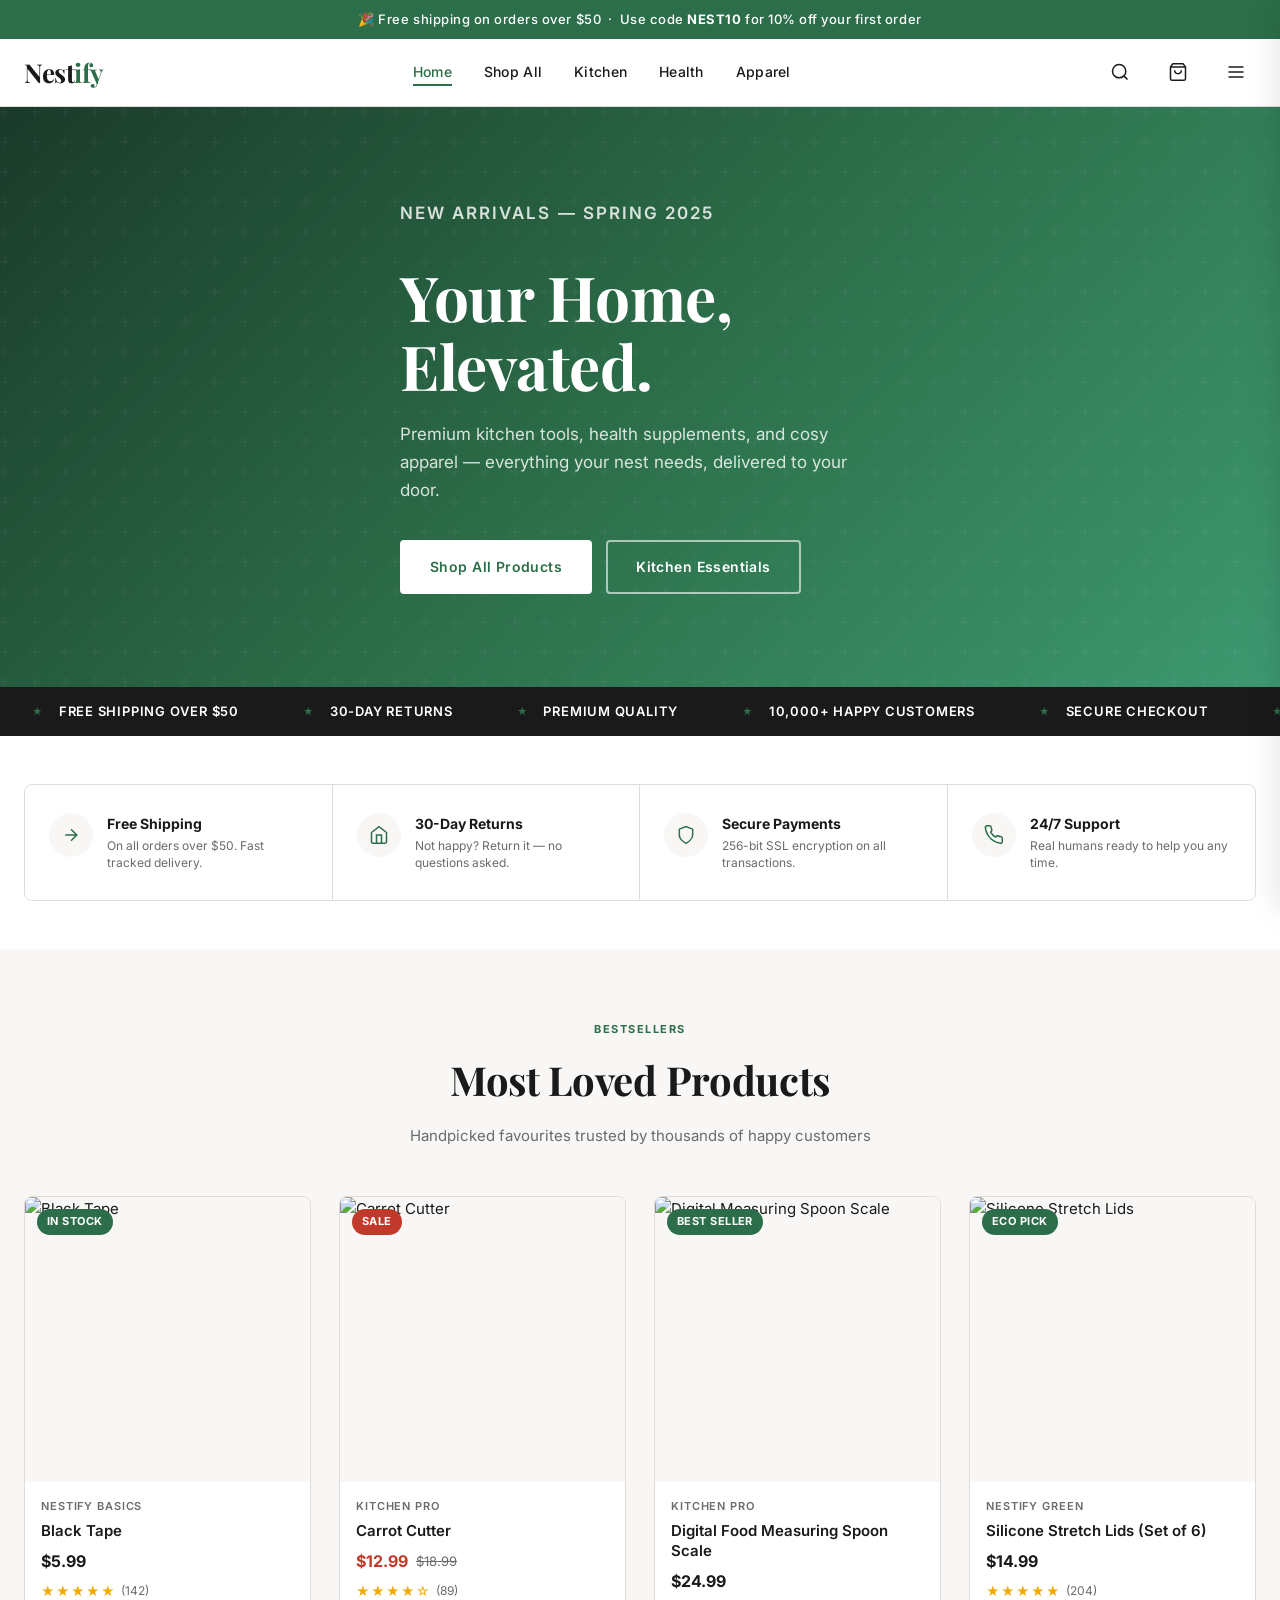
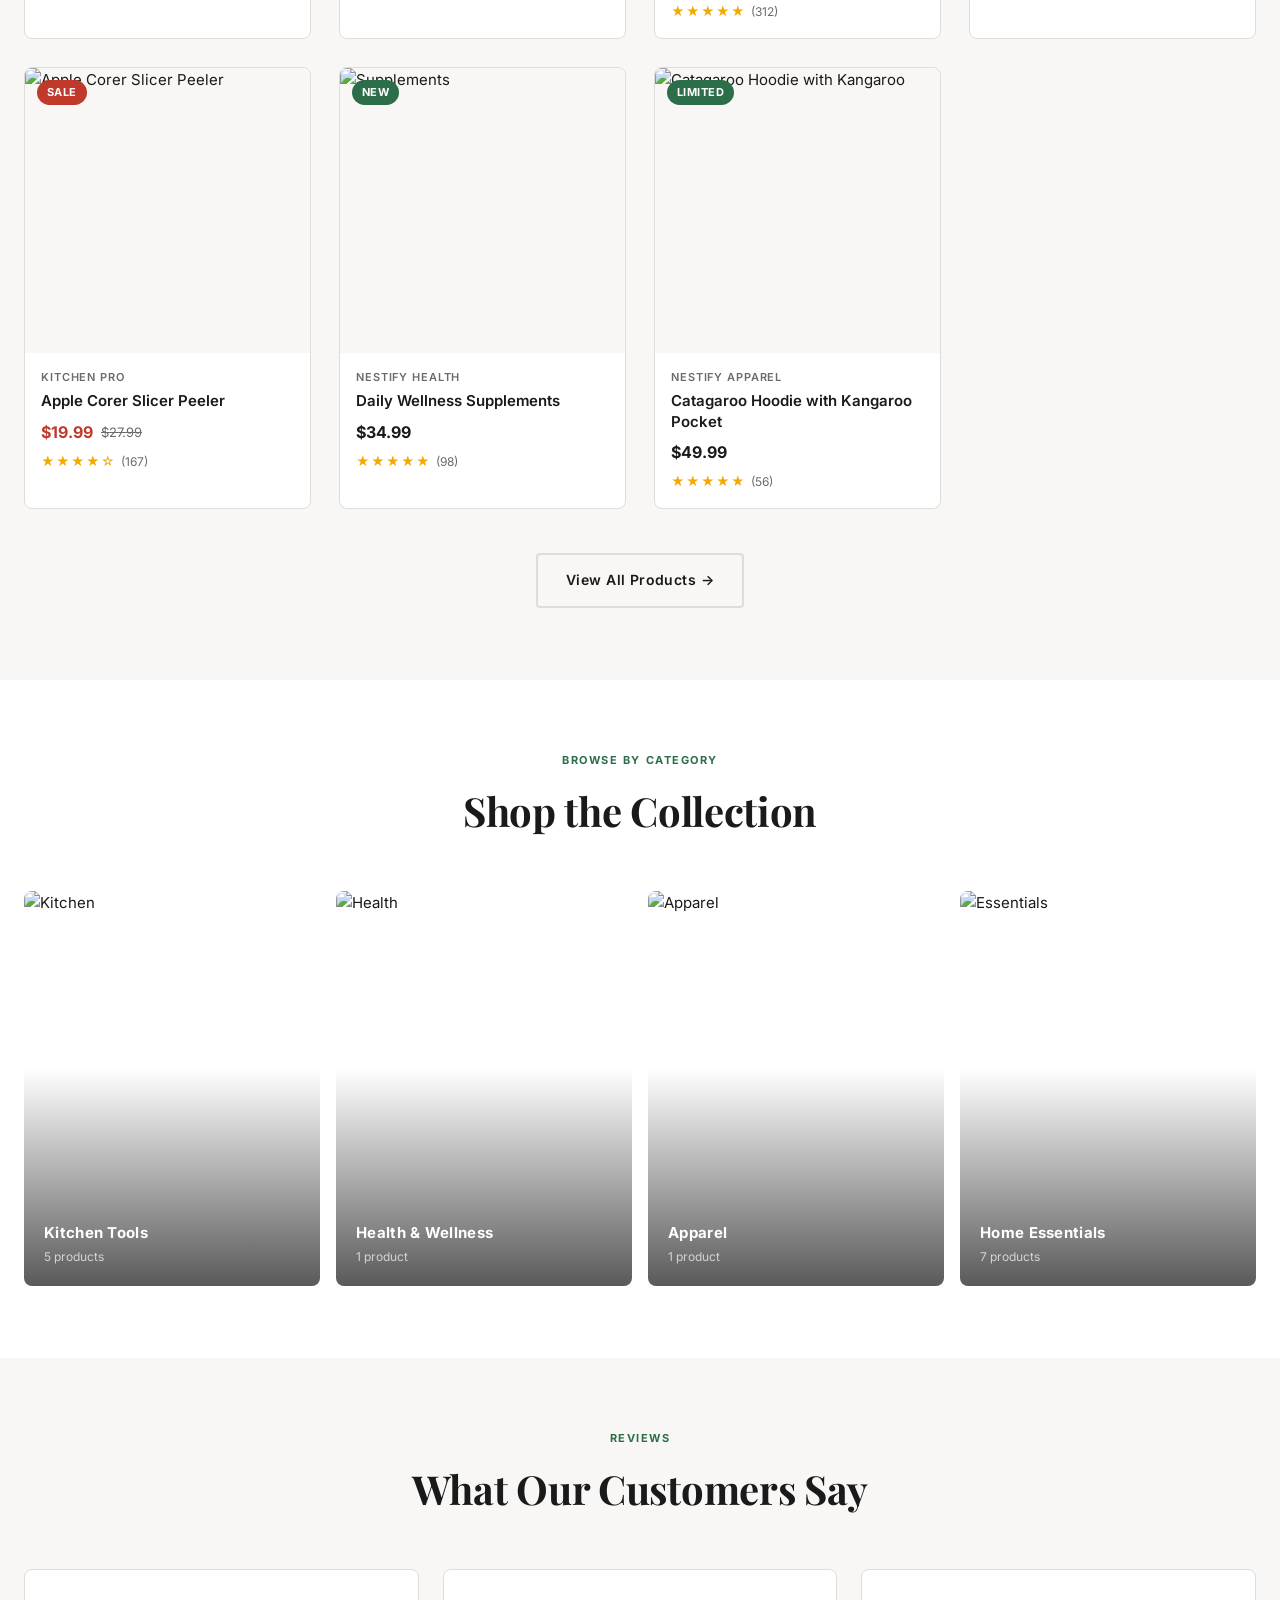
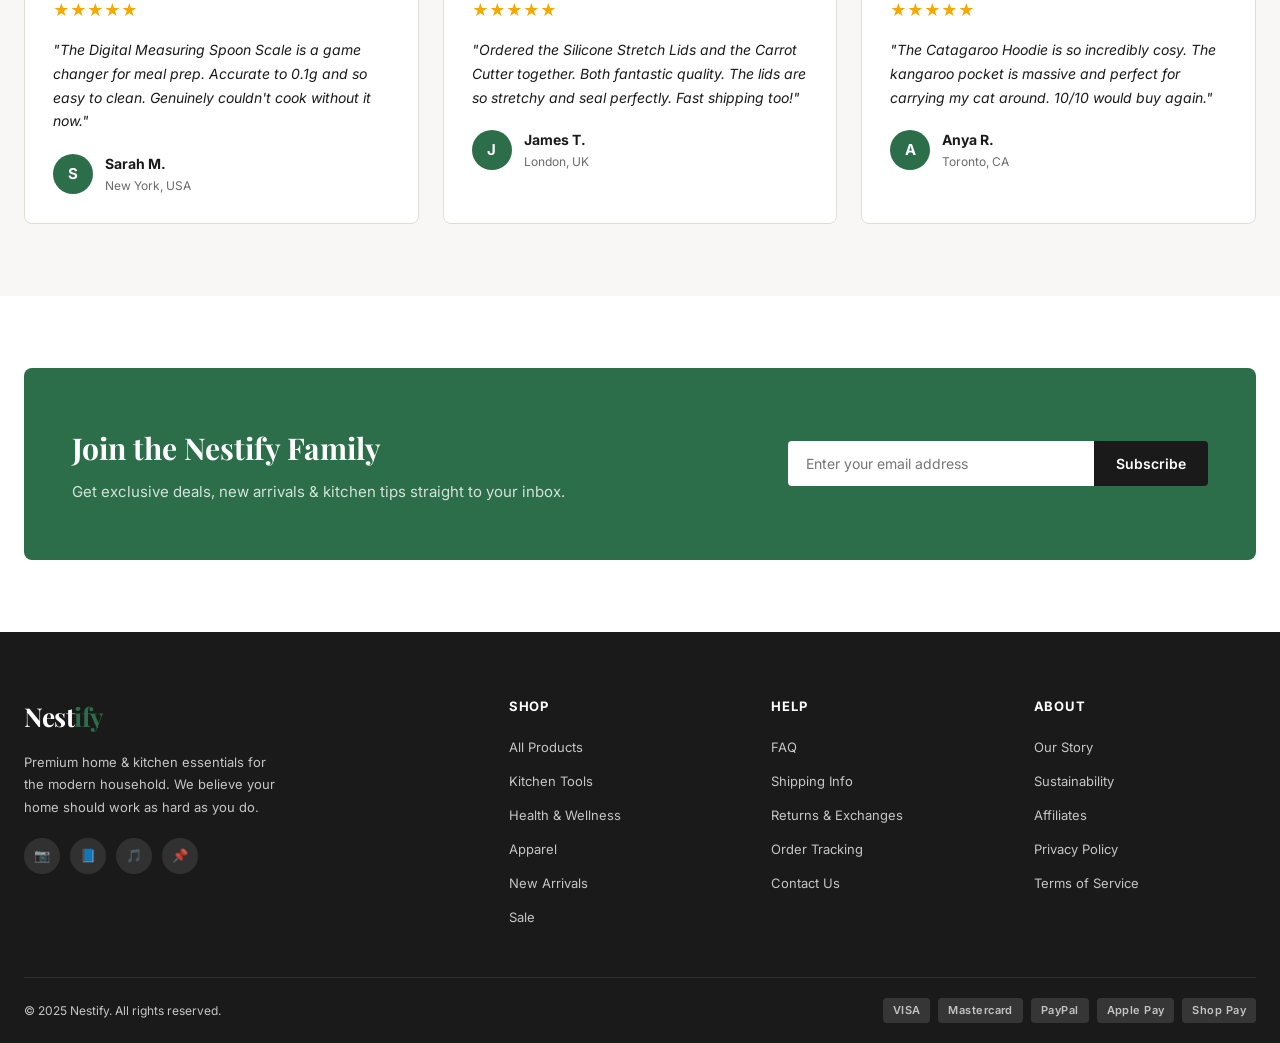
==== nestify/index.html @ c95e694c "Add Nestify Shopify Dawn-theme prototype store Complete static prototype of the Nestify e-commerce s" ====
<!DOCTYPE html>
<html lang="en">
<head>
  <meta charset="UTF-8" />
  <meta name="viewport" content="width=device-width, initial-scale=1.0" />
  <title>Nestify — Smart Home & Kitchen Essentials</title>
  <meta name="description" content="Discover premium home & kitchen products at Nestify. Free shipping on orders over $50." />
  <link rel="preconnect" href="https://fonts.googleapis.com" />
  <link href="https://fonts.googleapis.com/css2?family=Playfair+Display:wght@700&family=Inter:wght@400;500;600;700;800&display=swap" rel="stylesheet" />
  <link rel="stylesheet" href="css/nestify-theme.css" />
</head>
<body>

<!-- ANNOUNCEMENT BAR -->
<div class="announcement-bar">
  🎉 Free shipping on orders over $50 &nbsp;·&nbsp; Use code <strong>NEST10</strong> for 10% off your first order
</div>

<!-- HEADER -->
<header class="site-header">
  <div class="container header-inner">
    <a href="index.html" class="site-logo">Nest<span>ify</span></a>

    <nav class="header-nav">
      <a href="index.html" class="active">Home</a>
      <a href="collections.html">Shop All</a>
      <a href="collections.html#kitchen">Kitchen</a>
      <a href="collections.html#health">Health</a>
      <a href="collections.html#apparel">Apparel</a>
    </nav>

    <div class="header-actions">
      <button aria-label="Search" onclick="toggleSearch()">
        <svg viewBox="0 0 24 24"><circle cx="11" cy="11" r="8"/><path d="m21 21-4.35-4.35"/></svg>
      </button>
      <a href="cart.html" aria-label="Cart">
        <svg viewBox="0 0 24 24"><path d="M6 2 3 6v14a2 2 0 0 0 2 2h14a2 2 0 0 0 2-2V6l-3-4z"/><line x1="3" y1="6" x2="21" y2="6"/><path d="M16 10a4 4 0 0 1-8 0"/></svg>
        <span class="cart-count" id="cart-count">0</span>
      </a>
      <button class="menu-toggle" aria-label="Menu" onclick="toggleMenu()">
        <svg viewBox="0 0 24 24"><line x1="3" y1="12" x2="21" y2="12"/><line x1="3" y1="6" x2="21" y2="6"/><line x1="3" y1="18" x2="21" y2="18"/></svg>
      </button>
    </div>
  </div>
</header>

<!-- MOBILE DRAWER OVERLAY -->
<div class="drawer-overlay" id="drawer-overlay" onclick="toggleMenu()"></div>
<div class="mobile-drawer" id="mobile-drawer">
  <div style="padding:24px;">
    <div style="display:flex;justify-content:space-between;align-items:center;margin-bottom:32px;">
      <span class="site-logo">Nest<span>ify</span></span>
      <button onclick="toggleMenu()" style="font-size:22px;background:none;border:none;cursor:pointer;">✕</button>
    </div>
    <nav style="display:flex;flex-direction:column;gap:20px;">
      <a href="index.html" style="font-size:18px;font-weight:600;">Home</a>
      <a href="collections.html" style="font-size:18px;font-weight:600;">Shop All</a>
      <a href="collections.html#kitchen" style="font-size:18px;font-weight:600;">Kitchen</a>
      <a href="collections.html#health" style="font-size:18px;font-weight:600;">Health</a>
      <a href="collections.html#apparel" style="font-size:18px;font-weight:600;">Apparel</a>
      <a href="cart.html" style="font-size:18px;font-weight:600;">Cart</a>
    </nav>
  </div>
</div>

<!-- HERO -->
<section class="hero">
  <div class="container">
    <div class="hero-content">
      <p class="hero-eyebrow">New arrivals — Spring 2025</p>
      <h1>Your Home,<br/>Elevated.</h1>
      <p>Premium kitchen tools, health supplements, and cosy apparel — everything your nest needs, delivered to your door.</p>
      <div class="hero-btns">
        <a href="collections.html" class="btn btn-primary">Shop All Products</a>
        <a href="collections.html#kitchen" class="btn btn-secondary">Kitchen Essentials</a>
      </div>
    </div>
  </div>
</section>

<!-- MARQUEE BAND -->
<div class="marquee-band">
  <div class="marquee-track" id="marquee-track">
    <span class="marquee-item">Free Shipping Over $50</span>
    <span class="marquee-item">30-Day Returns</span>
    <span class="marquee-item">Premium Quality</span>
    <span class="marquee-item">10,000+ Happy Customers</span>
    <span class="marquee-item">Secure Checkout</span>
    <span class="marquee-item">Same-Day Dispatch</span>
    <span class="marquee-item">Free Shipping Over $50</span>
    <span class="marquee-item">30-Day Returns</span>
    <span class="marquee-item">Premium Quality</span>
    <span class="marquee-item">10,000+ Happy Customers</span>
    <span class="marquee-item">Secure Checkout</span>
    <span class="marquee-item">Same-Day Dispatch</span>
  </div>
</div>

<!-- FEATURES BAR -->
<section class="section" style="padding:48px 0;">
  <div class="container">
    <div class="features-bar">
      <div class="feature-item">
        <div class="feature-icon">
          <svg viewBox="0 0 24 24"><path d="M5 12H19M12 5l7 7-7 7"/></svg>
        </div>
        <div class="feature-text">
          <h4>Free Shipping</h4>
          <p>On all orders over $50. Fast tracked delivery.</p>
        </div>
      </div>
      <div class="feature-item">
        <div class="feature-icon">
          <svg viewBox="0 0 24 24"><path d="M3 9l9-7 9 7v11a2 2 0 0 1-2 2H5a2 2 0 0 1-2-2z"/><polyline points="9 22 9 12 15 12 15 22"/></svg>
        </div>
        <div class="feature-text">
          <h4>30-Day Returns</h4>
          <p>Not happy? Return it — no questions asked.</p>
        </div>
      </div>
      <div class="feature-item">
        <div class="feature-icon">
          <svg viewBox="0 0 24 24"><path d="M12 22s8-4 8-10V5l-8-3-8 3v7c0 6 8 10 8 10z"/></svg>
        </div>
        <div class="feature-text">
          <h4>Secure Payments</h4>
          <p>256-bit SSL encryption on all transactions.</p>
        </div>
      </div>
      <div class="feature-item">
        <div class="feature-icon">
          <svg viewBox="0 0 24 24"><path d="M22 16.92v3a2 2 0 0 1-2.18 2 19.79 19.79 0 0 1-8.63-3.07A19.5 19.5 0 0 1 4.69 12 19.79 19.79 0 0 1 1.61 3.18 2 2 0 0 1 3.6 1h3a2 2 0 0 1 2 1.72c.127.96.361 1.903.7 2.81a2 2 0 0 1-.45 2.11L7.91 8.6a16 16 0 0 0 6 6l.96-.96a2 2 0 0 1 2.11-.45c.907.339 1.85.573 2.81.7A2 2 0 0 1 21.77 16z"/></svg>
        </div>
        <div class="feature-text">
          <h4>24/7 Support</h4>
          <p>Real humans ready to help you any time.</p>
        </div>
      </div>
    </div>
  </div>
</section>

<!-- FEATURED PRODUCTS -->
<section class="section section-alt">
  <div class="container">
    <div class="section-header">
      <p class="eyebrow">Bestsellers</p>
      <h2>Most Loved Products</h2>
      <p>Handpicked favourites trusted by thousands of happy customers</p>
    </div>

    <div class="product-grid">

      <!-- 1. Black Tape -->
      <div class="product-card">
        <div class="product-card-media">
          <img src="https://images.unsplash.com/photo-1558618666-fcd25c85cd64?w=600&h=600&fit=crop&q=80" alt="Black Tape" loading="lazy" />
          <span class="product-badge">In Stock</span>
          <div class="product-card-quick-add">
            <button class="btn-green btn" onclick="addToCart('Black Tape', 5.99)">Quick Add — $5.99</button>
          </div>
        </div>
        <div class="product-card-info">
          <p class="product-card-vendor">Nestify Basics</p>
          <h3 class="product-card-title"><a href="product.html?id=1">Black Tape</a></h3>
          <div class="product-price"><span class="price">$5.99</span></div>
          <div class="product-rating"><span class="stars">★★★★★</span><span class="rating-count">(142)</span></div>
        </div>
      </div>

      <!-- 2. Carrot Cutter -->
      <div class="product-card">
        <div class="product-card-media">
          <img src="https://images.unsplash.com/photo-1590779033100-9f60a05a013d?w=600&h=600&fit=crop&q=80" alt="Carrot Cutter" loading="lazy" />
          <span class="product-badge sale">Sale</span>
          <div class="product-card-quick-add">
            <button class="btn-green btn" onclick="addToCart('Carrot Cutter', 12.99)">Quick Add — $12.99</button>
          </div>
        </div>
        <div class="product-card-info">
          <p class="product-card-vendor">Kitchen Pro</p>
          <h3 class="product-card-title"><a href="product.html?id=2">Carrot Cutter</a></h3>
          <div class="product-price">
            <span class="price price-sale">$12.99</span>
            <span class="price-compare">$18.99</span>
          </div>
          <div class="product-rating"><span class="stars">★★★★☆</span><span class="rating-count">(89)</span></div>
        </div>
      </div>

      <!-- 3. Digital Measuring Spoon Scale -->
      <div class="product-card">
        <div class="product-card-media">
          <img src="https://images.unsplash.com/photo-1556909114-f6e7ad7d3136?w=600&h=600&fit=crop&q=80" alt="Digital Measuring Spoon Scale" loading="lazy" />
          <span class="product-badge">Best Seller</span>
          <div class="product-card-quick-add">
            <button class="btn-green btn" onclick="addToCart('Digital Food Measuring Spoon Scale', 24.99)">Quick Add — $24.99</button>
          </div>
        </div>
        <div class="product-card-info">
          <p class="product-card-vendor">Kitchen Pro</p>
          <h3 class="product-card-title"><a href="product.html?id=3">Digital Food Measuring Spoon Scale</a></h3>
          <div class="product-price"><span class="price">$24.99</span></div>
          <div class="product-rating"><span class="stars">★★★★★</span><span class="rating-count">(312)</span></div>
        </div>
      </div>

      <!-- 4. Silicone Stretch Lids -->
      <div class="product-card">
        <div class="product-card-media">
          <img src="https://images.unsplash.com/photo-1584992236310-6edddc08acff?w=600&h=600&fit=crop&q=80" alt="Silicone Stretch Lids" loading="lazy" />
          <span class="product-badge">Eco Pick</span>
          <div class="product-card-quick-add">
            <button class="btn-green btn" onclick="addToCart('Silicone Stretch Lids', 14.99)">Quick Add — $14.99</button>
          </div>
        </div>
        <div class="product-card-info">
          <p class="product-card-vendor">Nestify Green</p>
          <h3 class="product-card-title"><a href="product.html?id=4">Silicone Stretch Lids (Set of 6)</a></h3>
          <div class="product-price"><span class="price">$14.99</span></div>
          <div class="product-rating"><span class="stars">★★★★★</span><span class="rating-count">(204)</span></div>
        </div>
      </div>

      <!-- 5. Apple Corer Slicer Peeler -->
      <div class="product-card">
        <div class="product-card-media">
          <img src="https://images.unsplash.com/photo-1568702846914-96b305d2aaeb?w=600&h=600&fit=crop&q=80" alt="Apple Corer Slicer Peeler" loading="lazy" />
          <span class="product-badge sale">Sale</span>
          <div class="product-card-quick-add">
            <button class="btn-green btn" onclick="addToCart('Apple Corer Slicer Peeler', 19.99)">Quick Add — $19.99</button>
          </div>
        </div>
        <div class="product-card-info">
          <p class="product-card-vendor">Kitchen Pro</p>
          <h3 class="product-card-title"><a href="product.html?id=5">Apple Corer Slicer Peeler</a></h3>
          <div class="product-price">
            <span class="price price-sale">$19.99</span>
            <span class="price-compare">$27.99</span>
          </div>
          <div class="product-rating"><span class="stars">★★★★☆</span><span class="rating-count">(167)</span></div>
        </div>
      </div>

      <!-- 6. Supplements -->
      <div class="product-card">
        <div class="product-card-media">
          <img src="https://images.unsplash.com/photo-1550572017-edd951b55104?w=600&h=600&fit=crop&q=80" alt="Supplements" loading="lazy" />
          <span class="product-badge">New</span>
          <div class="product-card-quick-add">
            <button class="btn-green btn" onclick="addToCart('Supplements', 34.99)">Quick Add — $34.99</button>
          </div>
        </div>
        <div class="product-card-info">
          <p class="product-card-vendor">Nestify Health</p>
          <h3 class="product-card-title"><a href="product.html?id=6">Daily Wellness Supplements</a></h3>
          <div class="product-price"><span class="price">$34.99</span></div>
          <div class="product-rating"><span class="stars">★★★★★</span><span class="rating-count">(98)</span></div>
        </div>
      </div>

      <!-- 7. Catagaroo Hoodie -->
      <div class="product-card" style="grid-column: span 1;">
        <div class="product-card-media">
          <img src="https://images.unsplash.com/photo-1520975954732-35dd22299614?w=600&h=600&fit=crop&q=80" alt="Catagaroo Hoodie with Kangaroo" loading="lazy" />
          <span class="product-badge">Limited</span>
          <div class="product-card-quick-add">
            <button class="btn-green btn" onclick="addToCart('Catagaroo Hoodie', 49.99)">Quick Add — $49.99</button>
          </div>
        </div>
        <div class="product-card-info">
          <p class="product-card-vendor">Nestify Apparel</p>
          <h3 class="product-card-title"><a href="product.html?id=7">Catagaroo Hoodie with Kangaroo Pocket</a></h3>
          <div class="product-price"><span class="price">$49.99</span></div>
          <div class="product-rating"><span class="stars">★★★★★</span><span class="rating-count">(56)</span></div>
        </div>
      </div>

    </div>

    <div style="text-align:center;margin-top:44px;">
      <a href="collections.html" class="btn btn-outline">View All Products →</a>
    </div>
  </div>
</section>

<!-- CATEGORIES -->
<section class="section">
  <div class="container">
    <div class="section-header">
      <p class="eyebrow">Browse By Category</p>
      <h2>Shop the Collection</h2>
    </div>
    <div class="categories-grid">
      <div class="category-card" onclick="window.location='collections.html#kitchen'">
        <img class="category-card-bg" src="https://images.unsplash.com/photo-1556909114-f6e7ad7d3136?w=400&h=533&fit=crop&q=80" alt="Kitchen" />
        <div class="category-overlay">
          <div>
            <div class="category-label">Kitchen Tools</div>
            <div class="category-count">5 products</div>
          </div>
        </div>
      </div>
      <div class="category-card" onclick="window.location='collections.html#health'">
        <img class="category-card-bg" src="https://images.unsplash.com/photo-1550572017-edd951b55104?w=400&h=533&fit=crop&q=80" alt="Health" />
        <div class="category-overlay">
          <div>
            <div class="category-label">Health & Wellness</div>
            <div class="category-count">1 product</div>
          </div>
        </div>
      </div>
      <div class="category-card" onclick="window.location='collections.html#apparel'">
        <img class="category-card-bg" src="https://images.unsplash.com/photo-1520975954732-35dd22299614?w=400&h=533&fit=crop&q=80" alt="Apparel" />
        <div class="category-overlay">
          <div>
            <div class="category-label">Apparel</div>
            <div class="category-count">1 product</div>
          </div>
        </div>
      </div>
      <div class="category-card" onclick="window.location='collections.html'">
        <img class="category-card-bg" src="https://images.unsplash.com/photo-1558618666-fcd25c85cd64?w=400&h=533&fit=crop&q=80" alt="Essentials" />
        <div class="category-overlay">
          <div>
            <div class="category-label">Home Essentials</div>
            <div class="category-count">7 products</div>
          </div>
        </div>
      </div>
    </div>
  </div>
</section>

<!-- TESTIMONIALS -->
<section class="section section-alt">
  <div class="container">
    <div class="section-header">
      <p class="eyebrow">Reviews</p>
      <h2>What Our Customers Say</h2>
    </div>
    <div class="testimonials-grid">
      <div class="testimonial-card">
        <div class="testimonial-stars">★★★★★</div>
        <p class="testimonial-text">"The Digital Measuring Spoon Scale is a game changer for meal prep. Accurate to 0.1g and so easy to clean. Genuinely couldn't cook without it now."</p>
        <div class="testimonial-author">
          <div class="testimonial-avatar">S</div>
          <div>
            <div class="testimonial-name">Sarah M.</div>
            <div class="testimonial-location">New York, USA</div>
          </div>
        </div>
      </div>
      <div class="testimonial-card">
        <div class="testimonial-stars">★★★★★</div>
        <p class="testimonial-text">"Ordered the Silicone Stretch Lids and the Carrot Cutter together. Both fantastic quality. The lids are so stretchy and seal perfectly. Fast shipping too!"</p>
        <div class="testimonial-author">
          <div class="testimonial-avatar">J</div>
          <div>
            <div class="testimonial-name">James T.</div>
            <div class="testimonial-location">London, UK</div>
          </div>
        </div>
      </div>
      <div class="testimonial-card">
        <div class="testimonial-stars">★★★★★</div>
        <p class="testimonial-text">"The Catagaroo Hoodie is so incredibly cosy. The kangaroo pocket is massive and perfect for carrying my cat around. 10/10 would buy again."</p>
        <div class="testimonial-author">
          <div class="testimonial-avatar">A</div>
          <div>
            <div class="testimonial-name">Anya R.</div>
            <div class="testimonial-location">Toronto, CA</div>
          </div>
        </div>
      </div>
    </div>
  </div>
</section>

<!-- NEWSLETTER -->
<section class="section">
  <div class="container">
    <div class="newsletter">
      <div class="newsletter-copy">
        <h2>Join the Nestify Family</h2>
        <p>Get exclusive deals, new arrivals & kitchen tips straight to your inbox.</p>
      </div>
      <form class="newsletter-form" onsubmit="subscribeNewsletter(event)">
        <input type="email" placeholder="Enter your email address" required />
        <button type="submit">Subscribe</button>
      </form>
    </div>
  </div>
</section>

<!-- FOOTER -->
<footer class="site-footer">
  <div class="container">
    <div class="footer-grid">
      <div class="footer-brand">
        <a href="index.html" class="site-logo">Nest<span>ify</span></a>
        <p>Premium home & kitchen essentials for the modern household. We believe your home should work as hard as you do.</p>
        <div class="footer-social">
          <a href="#" aria-label="Instagram">📷</a>
          <a href="#" aria-label="Facebook">📘</a>
          <a href="#" aria-label="TikTok">🎵</a>
          <a href="#" aria-label="Pinterest">📌</a>
        </div>
      </div>
      <div class="footer-col">
        <h4>Shop</h4>
        <ul>
          <li><a href="collections.html">All Products</a></li>
          <li><a href="collections.html#kitchen">Kitchen Tools</a></li>
          <li><a href="collections.html#health">Health & Wellness</a></li>
          <li><a href="collections.html#apparel">Apparel</a></li>
          <li><a href="collections.html">New Arrivals</a></li>
          <li><a href="collections.html">Sale</a></li>
        </ul>
      </div>
      <div class="footer-col">
        <h4>Help</h4>
        <ul>
          <li><a href="#">FAQ</a></li>
          <li><a href="#">Shipping Info</a></li>
          <li><a href="#">Returns & Exchanges</a></li>
          <li><a href="#">Order Tracking</a></li>
          <li><a href="#">Contact Us</a></li>
        </ul>
      </div>
      <div class="footer-col">
        <h4>About</h4>
        <ul>
          <li><a href="#">Our Story</a></li>
          <li><a href="#">Sustainability</a></li>
          <li><a href="#">Affiliates</a></li>
          <li><a href="#">Privacy Policy</a></li>
          <li><a href="#">Terms of Service</a></li>
        </ul>
      </div>
    </div>
    <div class="footer-bottom">
      <p>© 2025 Nestify. All rights reserved.</p>
      <div class="footer-payments">
        <span class="payment-badge">VISA</span>
        <span class="payment-badge">Mastercard</span>
        <span class="payment-badge">PayPal</span>
        <span class="payment-badge">Apple Pay</span>
        <span class="payment-badge">Shop Pay</span>
      </div>
    </div>
  </div>
</footer>

<!-- TOAST -->
<div class="toast" id="toast">
  <span class="toast-icon">✓</span>
  <span id="toast-msg">Added to cart!</span>
</div>

<script src="js/main.js"></script>
</body>
</html>
---- nestify/css/nestify-theme.css ----
/* ============================================
   NESTIFY — Shopify Dawn Theme Prototype
   ============================================ */

/* --- Reset & Base --- */
*, *::before, *::after { box-sizing: border-box; margin: 0; padding: 0; }

:root {
  --color-bg: #ffffff;
  --color-bg-secondary: #f8f7f5;
  --color-text: #1a1a1a;
  --color-text-muted: #6b6b6b;
  --color-border: #e0ddd8;
  --color-accent: #2c6e49;
  --color-accent-hover: #1e4f34;
  --color-badge: #d4edda;
  --color-badge-text: #155724;
  --color-error: #c0392b;
  --color-sale: #c0392b;
  --font-heading: 'Playfair Display', Georgia, serif;
  --font-body: 'Inter', 'Helvetica Neue', Arial, sans-serif;
  --radius: 4px;
  --radius-lg: 8px;
  --shadow-sm: 0 1px 4px rgba(0,0,0,.07);
  --shadow-md: 0 4px 16px rgba(0,0,0,.10);
  --shadow-lg: 0 8px 32px rgba(0,0,0,.13);
  --transition: .22s ease;
  --header-h: 68px;
  --max-w: 1320px;
  --gutter: 24px;
}

html { scroll-behavior: smooth; }

body {
  font-family: var(--font-body);
  background: var(--color-bg);
  color: var(--color-text);
  font-size: 15px;
  line-height: 1.6;
  -webkit-font-smoothing: antialiased;
}

img { display: block; max-width: 100%; }
a { color: inherit; text-decoration: none; }
button { cursor: pointer; border: none; background: none; font-family: inherit; }
ul { list-style: none; }

.container {
  max-width: var(--max-w);
  margin: 0 auto;
  padding: 0 var(--gutter);
}

/* ============ ANNOUNCEMENT BAR ============ */
.announcement-bar {
  background: var(--color-accent);
  color: #fff;
  text-align: center;
  font-size: 13px;
  letter-spacing: .04em;
  padding: 9px 16px;
  font-weight: 500;
}

/* ============ HEADER ============ */
.site-header {
  position: sticky;
  top: 0;
  z-index: 900;
  background: var(--color-bg);
  border-bottom: 1px solid var(--color-border);
  height: var(--header-h);
  display: flex;
  align-items: center;
}

.header-inner {
  display: flex;
  align-items: center;
  justify-content: space-between;
  width: 100%;
}

.site-logo {
  font-family: var(--font-heading);
  font-size: 26px;
  font-weight: 700;
  color: var(--color-text);
  letter-spacing: -.5px;
}
.site-logo span { color: var(--color-accent); }

.header-nav { display: flex; align-items: center; gap: 32px; }
.header-nav a {
  font-size: 14px;
  font-weight: 500;
  color: var(--color-text);
  letter-spacing: .02em;
  position: relative;
  transition: color var(--transition);
}
.header-nav a::after {
  content: '';
  position: absolute;
  bottom: -3px; left: 0;
  width: 0; height: 2px;
  background: var(--color-accent);
  transition: width var(--transition);
}
.header-nav a:hover { color: var(--color-accent); }
.header-nav a:hover::after, .header-nav a.active::after { width: 100%; }
.header-nav a.active { color: var(--color-accent); }

.header-actions { display: flex; align-items: center; gap: 18px; }
.header-actions button, .header-actions a {
  display: flex; align-items: center; justify-content: center;
  width: 40px; height: 40px;
  border-radius: 50%;
  transition: background var(--transition);
  position: relative;
}
.header-actions button:hover, .header-actions a:hover { background: var(--color-bg-secondary); }
.header-actions svg { width: 20px; height: 20px; stroke: var(--color-text); fill: none; stroke-width: 1.8; }

.cart-count {
  position: absolute; top: 4px; right: 4px;
  background: var(--color-accent);
  color: #fff;
  font-size: 10px; font-weight: 700;
  width: 16px; height: 16px;
  border-radius: 50%;
  display: flex; align-items: center; justify-content: center;
  line-height: 1;
}

.menu-toggle { display: none; }

/* ============ HERO ============ */
.hero {
  position: relative;
  background: linear-gradient(135deg, #1a3a2a 0%, #2c6e49 50%, #3d9970 100%);
  min-height: 580px;
  display: flex; align-items: center;
  overflow: hidden;
}
.hero::before {
  content: '';
  position: absolute; inset: 0;
  background: url("data:image/svg+xml,%3Csvg width='60' height='60' viewBox='0 0 60 60' xmlns='http://www.w3.org/2000/svg'%3E%3Cg fill='none' fill-rule='evenodd'%3E%3Cg fill='%23ffffff' fill-opacity='0.03'%3E%3Cpath d='M36 34v-4h-2v4h-4v2h4v4h2v-4h4v-2h-4zm0-30V0h-2v4h-4v2h4v4h2V6h4V4h-4zM6 34v-4H4v4H0v2h4v4h2v-4h4v-2H6zM6 4V0H4v4H0v2h4v4h2V6h4V4H6z'/%3E%3C/g%3E%3C/g%3E%3C/svg%3E");
}

.hero-content {
  position: relative;
  z-index: 1;
  max-width: 640px;
}
.hero-eyebrow {
  font-size: 12px;
  font-weight: 600;
  letter-spacing: .12em;
  text-transform: uppercase;
  color: rgba(255,255,255,.7);
  margin-bottom: 16px;
}
.hero h1 {
  font-family: var(--font-heading);
  font-size: clamp(36px, 5vw, 62px);
  font-weight: 700;
  color: #fff;
  line-height: 1.1;
  margin-bottom: 20px;
  letter-spacing: -.5px;
}
.hero p {
  font-size: 17px;
  color: rgba(255,255,255,.82);
  margin-bottom: 36px;
  max-width: 480px;
  line-height: 1.65;
}
.hero-btns { display: flex; gap: 14px; flex-wrap: wrap; }

/* ============ BUTTONS ============ */
.btn {
  display: inline-flex; align-items: center; justify-content: center; gap: 8px;
  padding: 14px 28px;
  font-size: 14px; font-weight: 600;
  letter-spacing: .03em;
  border-radius: var(--radius);
  transition: all var(--transition);
  white-space: nowrap;
}
.btn-primary {
  background: #fff;
  color: var(--color-accent);
  border: 2px solid #fff;
}
.btn-primary:hover {
  background: transparent;
  color: #fff;
}
.btn-secondary {
  background: transparent;
  color: #fff;
  border: 2px solid rgba(255,255,255,.6);
}
.btn-secondary:hover {
  background: rgba(255,255,255,.1);
  border-color: #fff;
}
.btn-dark {
  background: var(--color-text);
  color: #fff;
  border: 2px solid var(--color-text);
}
.btn-dark:hover { background: #333; border-color: #333; }
.btn-outline {
  background: transparent;
  color: var(--color-text);
  border: 2px solid var(--color-border);
}
.btn-outline:hover { border-color: var(--color-text); }
.btn-green {
  background: var(--color-accent);
  color: #fff;
  border: 2px solid var(--color-accent);
  width: 100%;
  padding: 15px;
  font-size: 15px;
}
.btn-green:hover { background: var(--color-accent-hover); border-color: var(--color-accent-hover); }

/* ============ SECTION HEADER ============ */
.section { padding: 72px 0; }
.section-alt { background: var(--color-bg-secondary); }

.section-header {
  text-align: center;
  margin-bottom: 48px;
}
.section-header .eyebrow {
  font-size: 11px; font-weight: 700;
  letter-spacing: .14em; text-transform: uppercase;
  color: var(--color-accent);
  margin-bottom: 10px;
}
.section-header h2 {
  font-family: var(--font-heading);
  font-size: clamp(26px, 3.5vw, 40px);
  font-weight: 700;
  letter-spacing: -.3px;
  margin-bottom: 12px;
}
.section-header p {
  color: var(--color-text-muted);
  font-size: 15px;
  max-width: 520px;
  margin: 0 auto;
}

/* ============ PRODUCT GRID ============ */
.product-grid {
  display: grid;
  grid-template-columns: repeat(auto-fill, minmax(260px, 1fr));
  gap: 28px;
}

.product-card {
  background: var(--color-bg);
  border-radius: var(--radius-lg);
  overflow: hidden;
  border: 1px solid var(--color-border);
  transition: box-shadow var(--transition), transform var(--transition);
  position: relative;
}
.product-card:hover {
  box-shadow: var(--shadow-md);
  transform: translateY(-3px);
}

.product-card-media {
  position: relative;
  overflow: hidden;
  aspect-ratio: 1 / 1;
  background: var(--color-bg-secondary);
}
.product-card-media img {
  width: 100%; height: 100%;
  object-fit: cover;
  transition: transform .4s ease;
}
.product-card:hover .product-card-media img { transform: scale(1.04); }

.product-badge {
  position: absolute; top: 12px; left: 12px;
  background: var(--color-accent);
  color: #fff;
  font-size: 11px; font-weight: 700;
  padding: 4px 10px;
  border-radius: 50px;
  letter-spacing: .04em;
  text-transform: uppercase;
}
.product-badge.sale { background: var(--color-sale); }

.product-card-quick-add {
  position: absolute; bottom: 0; left: 0; right: 0;
  background: rgba(255,255,255,.96);
  padding: 14px 16px;
  transform: translateY(100%);
  transition: transform var(--transition);
  border-top: 1px solid var(--color-border);
}
.product-card:hover .product-card-quick-add { transform: translateY(0); }

.product-card-info { padding: 16px; }
.product-card-vendor {
  font-size: 11px; font-weight: 600;
  text-transform: uppercase; letter-spacing: .08em;
  color: var(--color-text-muted);
  margin-bottom: 5px;
}
.product-card-title {
  font-size: 15px; font-weight: 600;
  color: var(--color-text);
  margin-bottom: 8px;
  line-height: 1.35;
}
.product-card-title a:hover { color: var(--color-accent); }

.product-price { display: flex; align-items: center; gap: 8px; }
.price { font-size: 16px; font-weight: 700; color: var(--color-text); }
.price-compare {
  font-size: 13px; color: var(--color-text-muted);
  text-decoration: line-through;
}
.price-sale { color: var(--color-sale); }

.product-rating { display: flex; align-items: center; gap: 5px; margin-top: 6px; }
.stars { color: #f4a900; font-size: 13px; letter-spacing: 1px; }
.rating-count { font-size: 12px; color: var(--color-text-muted); }

/* ============ MARQUEE BAND ============ */
.marquee-band {
  background: var(--color-text);
  color: #fff;
  padding: 14px 0;
  overflow: hidden;
}
.marquee-track {
  display: flex;
  gap: 0;
  animation: marquee 28s linear infinite;
  width: max-content;
}
.marquee-item {
  white-space: nowrap;
  font-size: 13px; font-weight: 600;
  letter-spacing: .06em;
  text-transform: uppercase;
  padding: 0 32px;
  display: flex; align-items: center; gap: 16px;
}
.marquee-item::before { content: '★'; color: var(--color-accent); font-size: 10px; }
@keyframes marquee { from { transform: translateX(0); } to { transform: translateX(-50%); } }

/* ============ CATEGORIES ============ */
.categories-grid {
  display: grid;
  grid-template-columns: repeat(4, 1fr);
  gap: 16px;
}
.category-card {
  position: relative; border-radius: var(--radius-lg); overflow: hidden;
  aspect-ratio: 3/4; cursor: pointer;
}
.category-card-bg {
  width: 100%; height: 100%;
  object-fit: cover;
  transition: transform .5s ease;
}
.category-card:hover .category-card-bg { transform: scale(1.07); }
.category-overlay {
  position: absolute; inset: 0;
  background: linear-gradient(to top, rgba(0,0,0,.65) 0%, transparent 55%);
  display: flex; align-items: flex-end;
  padding: 20px;
}
.category-label {
  font-size: 15px; font-weight: 700;
  color: #fff; letter-spacing: .02em;
}
.category-count {
  font-size: 12px; color: rgba(255,255,255,.7);
  margin-top: 2px;
}

/* ============ FEATURES BAR ============ */
.features-bar {
  display: grid;
  grid-template-columns: repeat(4, 1fr);
  gap: 0;
  border: 1px solid var(--color-border);
  border-radius: var(--radius-lg);
  overflow: hidden;
}
.feature-item {
  display: flex; align-items: flex-start; gap: 14px;
  padding: 28px 24px;
  border-right: 1px solid var(--color-border);
}
.feature-item:last-child { border-right: none; }
.feature-icon {
  width: 44px; height: 44px; flex-shrink: 0;
  background: var(--color-bg-secondary);
  border-radius: 50%;
  display: flex; align-items: center; justify-content: center;
}
.feature-icon svg { width: 20px; height: 20px; stroke: var(--color-accent); fill: none; stroke-width: 1.8; }
.feature-text h4 { font-size: 14px; font-weight: 700; margin-bottom: 3px; }
.feature-text p { font-size: 12px; color: var(--color-text-muted); line-height: 1.4; }

/* ============ TESTIMONIALS ============ */
.testimonials-grid {
  display: grid;
  grid-template-columns: repeat(3, 1fr);
  gap: 24px;
}
.testimonial-card {
  background: var(--color-bg);
  border: 1px solid var(--color-border);
  border-radius: var(--radius-lg);
  padding: 28px;
}
.testimonial-stars { color: #f4a900; font-size: 16px; margin-bottom: 14px; }
.testimonial-text {
  font-size: 14px; line-height: 1.7;
  color: var(--color-text);
  margin-bottom: 20px;
  font-style: italic;
}
.testimonial-author { display: flex; align-items: center; gap: 12px; }
.testimonial-avatar {
  width: 40px; height: 40px; border-radius: 50%;
  background: var(--color-accent);
  display: flex; align-items: center; justify-content: center;
  font-size: 15px; font-weight: 700; color: #fff;
  flex-shrink: 0;
}
.testimonial-name { font-size: 14px; font-weight: 700; }
.testimonial-location { font-size: 12px; color: var(--color-text-muted); }

/* ============ NEWSLETTER ============ */
.newsletter {
  background: var(--color-accent);
  border-radius: var(--radius-lg);
  padding: 56px 48px;
  display: flex; align-items: center; justify-content: space-between;
  gap: 40px;
  flex-wrap: wrap;
}
.newsletter-copy h2 {
  font-family: var(--font-heading);
  font-size: 30px; color: #fff; font-weight: 700;
  margin-bottom: 8px;
}
.newsletter-copy p { color: rgba(255,255,255,.8); font-size: 15px; }
.newsletter-form { display: flex; gap: 0; max-width: 420px; flex: 1; min-width: 280px; }
.newsletter-form input {
  flex: 1; padding: 14px 18px;
  border: none; border-radius: var(--radius) 0 0 var(--radius);
  font-size: 14px; font-family: inherit;
  outline: none;
}
.newsletter-form button {
  padding: 14px 22px;
  background: var(--color-text);
  color: #fff;
  font-size: 14px; font-weight: 600;
  border-radius: 0 var(--radius) var(--radius) 0;
  transition: background var(--transition);
  font-family: inherit;
}
.newsletter-form button:hover { background: #333; }

/* ============ FOOTER ============ */
.site-footer {
  background: var(--color-text);
  color: rgba(255,255,255,.75);
  padding: 64px 0 0;
}
.footer-grid {
  display: grid;
  grid-template-columns: 2fr 1fr 1fr 1fr;
  gap: 40px;
  padding-bottom: 48px;
  border-bottom: 1px solid rgba(255,255,255,.1);
}
.footer-brand .site-logo { color: #fff; margin-bottom: 14px; display: block; }
.footer-brand p { font-size: 13px; line-height: 1.7; max-width: 260px; }
.footer-social { display: flex; gap: 10px; margin-top: 20px; }
.footer-social a {
  width: 36px; height: 36px;
  background: rgba(255,255,255,.1);
  border-radius: 50%;
  display: flex; align-items: center; justify-content: center;
  transition: background var(--transition);
  font-size: 13px;
}
.footer-social a:hover { background: var(--color-accent); }
.footer-col h4 {
  color: #fff; font-size: 13px; font-weight: 700;
  letter-spacing: .06em; text-transform: uppercase;
  margin-bottom: 18px;
}
.footer-col ul { display: flex; flex-direction: column; gap: 10px; }
.footer-col ul li a {
  font-size: 13px;
  transition: color var(--transition);
}
.footer-col ul li a:hover { color: #fff; }
.footer-bottom {
  padding: 20px 0;
  display: flex; align-items: center; justify-content: space-between;
  font-size: 12px;
}
.footer-payments { display: flex; gap: 8px; flex-wrap: wrap; }
.payment-badge {
  background: rgba(255,255,255,.12);
  border-radius: 4px; padding: 4px 10px;
  font-size: 11px; font-weight: 600; color: rgba(255,255,255,.7);
  letter-spacing: .04em;
}

/* ============ PRODUCT PAGE ============ */
.product-page { padding: 48px 0 80px; }
.breadcrumb {
  display: flex; align-items: center; gap: 8px;
  font-size: 13px; color: var(--color-text-muted);
  margin-bottom: 36px;
}
.breadcrumb a:hover { color: var(--color-text); }
.breadcrumb-sep { color: var(--color-border); }

.product-layout {
  display: grid;
  grid-template-columns: 1fr 1fr;
  gap: 60px;
  align-items: start;
}

.product-gallery { position: sticky; top: calc(var(--header-h) + 24px); }
.gallery-main {
  aspect-ratio: 1/1;
  border-radius: var(--radius-lg);
  overflow: hidden;
  background: var(--color-bg-secondary);
  margin-bottom: 12px;
}
.gallery-main img { width: 100%; height: 100%; object-fit: cover; }
.gallery-thumbs { display: flex; gap: 10px; flex-wrap: wrap; }
.gallery-thumb {
  width: 72px; height: 72px; border-radius: var(--radius);
  overflow: hidden; border: 2px solid transparent;
  cursor: pointer; transition: border-color var(--transition);
  background: var(--color-bg-secondary);
}
.gallery-thumb.active, .gallery-thumb:hover { border-color: var(--color-accent); }
.gallery-thumb img { width: 100%; height: 100%; object-fit: cover; }

.product-info {}
.product-vendor {
  font-size: 12px; font-weight: 700; letter-spacing: .08em;
  text-transform: uppercase; color: var(--color-accent);
  margin-bottom: 8px;
}
.product-title {
  font-family: var(--font-heading);
  font-size: clamp(24px, 3vw, 36px);
  font-weight: 700; line-height: 1.15;
  margin-bottom: 16px;
}
.product-rating-bar { display: flex; align-items: center; gap: 10px; margin-bottom: 20px; }
.product-rating-bar .stars { font-size: 16px; }
.product-rating-bar .rating-count { font-size: 13px; color: var(--color-text-muted); }
.product-rating-bar .divider { color: var(--color-border); }
.product-rating-bar a { font-size: 13px; color: var(--color-accent); }

.product-price-block {
  display: flex; align-items: baseline; gap: 12px;
  margin-bottom: 24px;
}
.product-price-block .price { font-size: 28px; font-weight: 800; }
.product-price-block .price-compare { font-size: 18px; }

.product-description {
  font-size: 14px; color: var(--color-text-muted);
  line-height: 1.75; margin-bottom: 28px;
  border-top: 1px solid var(--color-border);
  padding-top: 24px;
}
.product-description ul { padding-left: 18px; margin-top: 10px; }
.product-description ul li { margin-bottom: 5px; list-style: disc; }

.variant-label {
  font-size: 13px; font-weight: 700;
  margin-bottom: 10px;
}
.variant-options { display: flex; gap: 8px; flex-wrap: wrap; margin-bottom: 20px; }
.variant-btn {
  padding: 8px 16px;
  border: 2px solid var(--color-border);
  border-radius: var(--radius);
  font-size: 13px; font-weight: 500;
  transition: all var(--transition);
}
.variant-btn:hover, .variant-btn.active {
  border-color: var(--color-accent);
  color: var(--color-accent);
  background: #e8f5ee;
}

.qty-selector { display: flex; align-items: center; gap: 0; margin-bottom: 20px; }
.qty-selector label { font-size: 13px; font-weight: 700; margin-right: 14px; }
.qty-btn {
  width: 40px; height: 44px;
  border: 1px solid var(--color-border);
  background: var(--color-bg-secondary);
  font-size: 18px; font-weight: 300;
  display: flex; align-items: center; justify-content: center;
  transition: background var(--transition);
}
.qty-btn:hover { background: var(--color-border); }
.qty-btn:first-of-type { border-radius: var(--radius) 0 0 var(--radius); }
.qty-btn:last-of-type { border-radius: 0 var(--radius) var(--radius) 0; }
.qty-input {
  width: 52px; height: 44px; text-align: center;
  border: 1px solid var(--color-border);
  border-left: none; border-right: none;
  font-size: 15px; font-weight: 600;
  font-family: inherit; outline: none;
}

.product-actions { display: flex; flex-direction: column; gap: 12px; margin-bottom: 28px; }
.btn-add-cart {
  padding: 16px 28px;
  background: var(--color-text);
  color: #fff;
  font-size: 15px; font-weight: 700;
  border-radius: var(--radius);
  transition: background var(--transition);
  letter-spacing: .02em;
  text-align: center;
}
.btn-add-cart:hover { background: #333; }
.btn-buy-now {
  padding: 16px 28px;
  background: var(--color-accent);
  color: #fff;
  font-size: 15px; font-weight: 700;
  border-radius: var(--radius);
  transition: background var(--transition);
  letter-spacing: .02em;
  text-align: center;
}
.btn-buy-now:hover { background: var(--color-accent-hover); }

.product-meta { font-size: 13px; color: var(--color-text-muted); }
.product-meta span { color: var(--color-text); font-weight: 600; }
.product-meta p { margin-bottom: 5px; }

.trust-badges {
  display: flex; flex-wrap: wrap; gap: 16px;
  margin-top: 24px; padding-top: 24px;
  border-top: 1px solid var(--color-border);
}
.trust-badge { display: flex; align-items: center; gap: 7px; font-size: 12px; color: var(--color-text-muted); }
.trust-badge svg { width: 16px; height: 16px; stroke: var(--color-accent); fill: none; stroke-width: 2; }

/* ============ CART PAGE ============ */
.cart-page { padding: 48px 0 80px; }
.cart-page h1 {
  font-family: var(--font-heading);
  font-size: 36px; font-weight: 700; margin-bottom: 36px;
}
.cart-layout { display: grid; grid-template-columns: 1fr 380px; gap: 48px; align-items: start; }

.cart-items { display: flex; flex-direction: column; gap: 0; }
.cart-item {
  display: grid; grid-template-columns: 96px 1fr auto;
  gap: 20px; align-items: start;
  padding: 24px 0;
  border-bottom: 1px solid var(--color-border);
}
.cart-item-image {
  width: 96px; height: 96px;
  border-radius: var(--radius);
  overflow: hidden; background: var(--color-bg-secondary);
}
.cart-item-image img { width: 100%; height: 100%; object-fit: cover; }
.cart-item-title { font-size: 15px; font-weight: 600; margin-bottom: 4px; }
.cart-item-variant { font-size: 13px; color: var(--color-text-muted); margin-bottom: 10px; }
.cart-item-price { font-size: 15px; font-weight: 700; }
.cart-item-remove { font-size: 12px; color: var(--color-text-muted); margin-top: 8px; cursor: pointer; }
.cart-item-remove:hover { color: var(--color-error); }

.cart-summary {
  background: var(--color-bg-secondary);
  border: 1px solid var(--color-border);
  border-radius: var(--radius-lg);
  padding: 28px;
  position: sticky; top: calc(var(--header-h) + 24px);
}
.cart-summary h3 { font-size: 17px; font-weight: 700; margin-bottom: 20px; }
.summary-line {
  display: flex; justify-content: space-between;
  font-size: 14px; padding: 8px 0;
  border-bottom: 1px solid var(--color-border);
}
.summary-line:last-of-type { border-bottom: none; }
.summary-total {
  display: flex; justify-content: space-between;
  font-size: 17px; font-weight: 800;
  padding: 16px 0 20px;
  border-top: 2px solid var(--color-text);
  margin-top: 4px;
}
.cart-note { margin: 16px 0; }
.cart-note label { font-size: 12px; font-weight: 700; letter-spacing: .04em; text-transform: uppercase; display: block; margin-bottom: 6px; }
.cart-note textarea {
  width: 100%; border: 1px solid var(--color-border);
  border-radius: var(--radius); padding: 10px;
  font-size: 13px; font-family: inherit; resize: vertical;
  min-height: 72px; outline: none;
}
.cart-note textarea:focus { border-color: var(--color-accent); }

.empty-cart { text-align: center; padding: 80px 0; }
.empty-cart svg { width: 64px; height: 64px; stroke: var(--color-border); fill: none; margin: 0 auto 20px; }
.empty-cart h2 { font-size: 22px; margin-bottom: 8px; }
.empty-cart p { color: var(--color-text-muted); margin-bottom: 24px; }

/* ============ COLLECTION PAGE ============ */
.collection-hero {
  background: var(--color-bg-secondary);
  padding: 48px 0;
  text-align: center;
  border-bottom: 1px solid var(--color-border);
}
.collection-hero h1 {
  font-family: var(--font-heading);
  font-size: 42px; font-weight: 700; margin-bottom: 10px;
}
.collection-hero p { color: var(--color-text-muted); font-size: 15px; }

.collection-toolbar {
  display: flex; align-items: center; justify-content: space-between;
  padding: 20px 0; border-bottom: 1px solid var(--color-border); margin-bottom: 36px;
}
.toolbar-left { font-size: 13px; color: var(--color-text-muted); }
.filter-select {
  padding: 8px 14px; border: 1px solid var(--color-border);
  border-radius: var(--radius); font-size: 13px; font-family: inherit;
  background: var(--color-bg); outline: none; cursor: pointer;
}
.filter-select:focus { border-color: var(--color-accent); }
.toolbar-right { display: flex; align-items: center; gap: 10px; }

/* ============ NOTIFICATION TOAST ============ */
.toast {
  position: fixed; bottom: 28px; right: 28px; z-index: 9999;
  background: var(--color-text);
  color: #fff;
  padding: 14px 22px;
  border-radius: var(--radius-lg);
  font-size: 14px; font-weight: 500;
  box-shadow: var(--shadow-lg);
  display: flex; align-items: center; gap: 10px;
  transform: translateY(80px);
  opacity: 0;
  transition: all .3s ease;
}
.toast.show { transform: translateY(0); opacity: 1; }
.toast-icon { color: var(--color-accent); font-size: 16px; }

/* ============ MOBILE DRAWER ============ */
.mobile-drawer {
  position: fixed; top: 0; right: 0; bottom: 0;
  width: 320px; z-index: 1000;
  background: var(--color-bg);
  box-shadow: var(--shadow-lg);
  transform: translateX(100%);
  transition: transform .3s ease;
  overflow-y: auto;
}
.mobile-drawer.open { transform: translateX(0); }
.drawer-overlay {
  position: fixed; inset: 0; z-index: 999;
  background: rgba(0,0,0,.5);
  opacity: 0; visibility: hidden;
  transition: all .3s ease;
}
.drawer-overlay.show { opacity: 1; visibility: visible; }

/* ============ RESPONSIVE ============ */
@media (max-width: 1100px) {
  .categories-grid { grid-template-columns: repeat(2, 1fr); }
  .features-bar { grid-template-columns: repeat(2, 1fr); }
  .feature-item:nth-child(2) { border-right: none; }
  .footer-grid { grid-template-columns: 1fr 1fr; }
}

@media (max-width: 768px) {
  :root { --header-h: 60px; --gutter: 16px; }
  .header-nav { display: none; }
  .menu-toggle { display: flex; }
  .hero { min-height: 480px; }
  .product-grid { grid-template-columns: repeat(2, 1fr); gap: 16px; }
  .testimonials-grid { grid-template-columns: 1fr; }
  .categories-grid { grid-template-columns: repeat(2, 1fr); gap: 10px; }
  .newsletter { padding: 36px 24px; flex-direction: column; }
  .footer-grid { grid-template-columns: 1fr; }
  .product-layout { grid-template-columns: 1fr; }
  .product-gallery { position: static; }
  .cart-layout { grid-template-columns: 1fr; }
  .features-bar { grid-template-columns: 1fr; }
  .feature-item { border-right: none; border-bottom: 1px solid var(--color-border); }
  .feature-item:last-child { border-bottom: none; }
}

@media (max-width: 480px) {
  .product-grid { grid-template-columns: 1fr; }
  .hero h1 { font-size: 30px; }
}
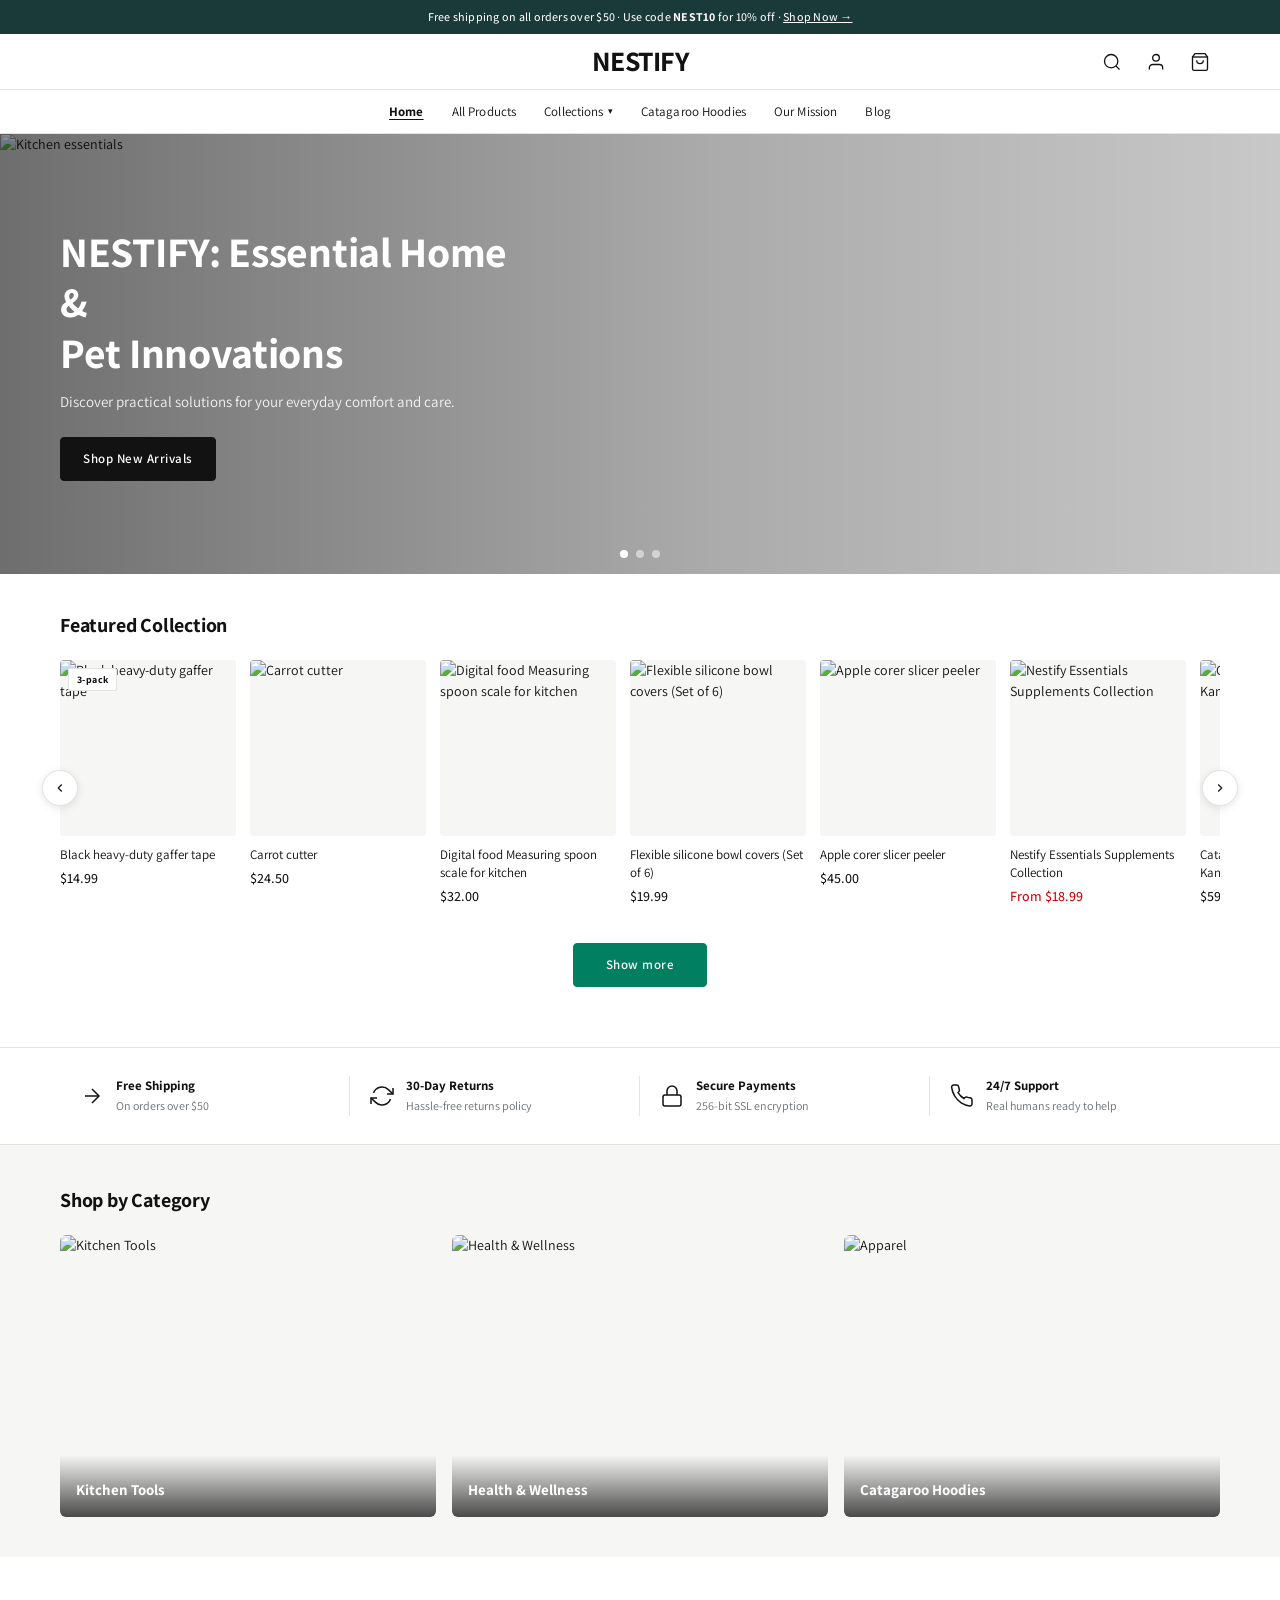
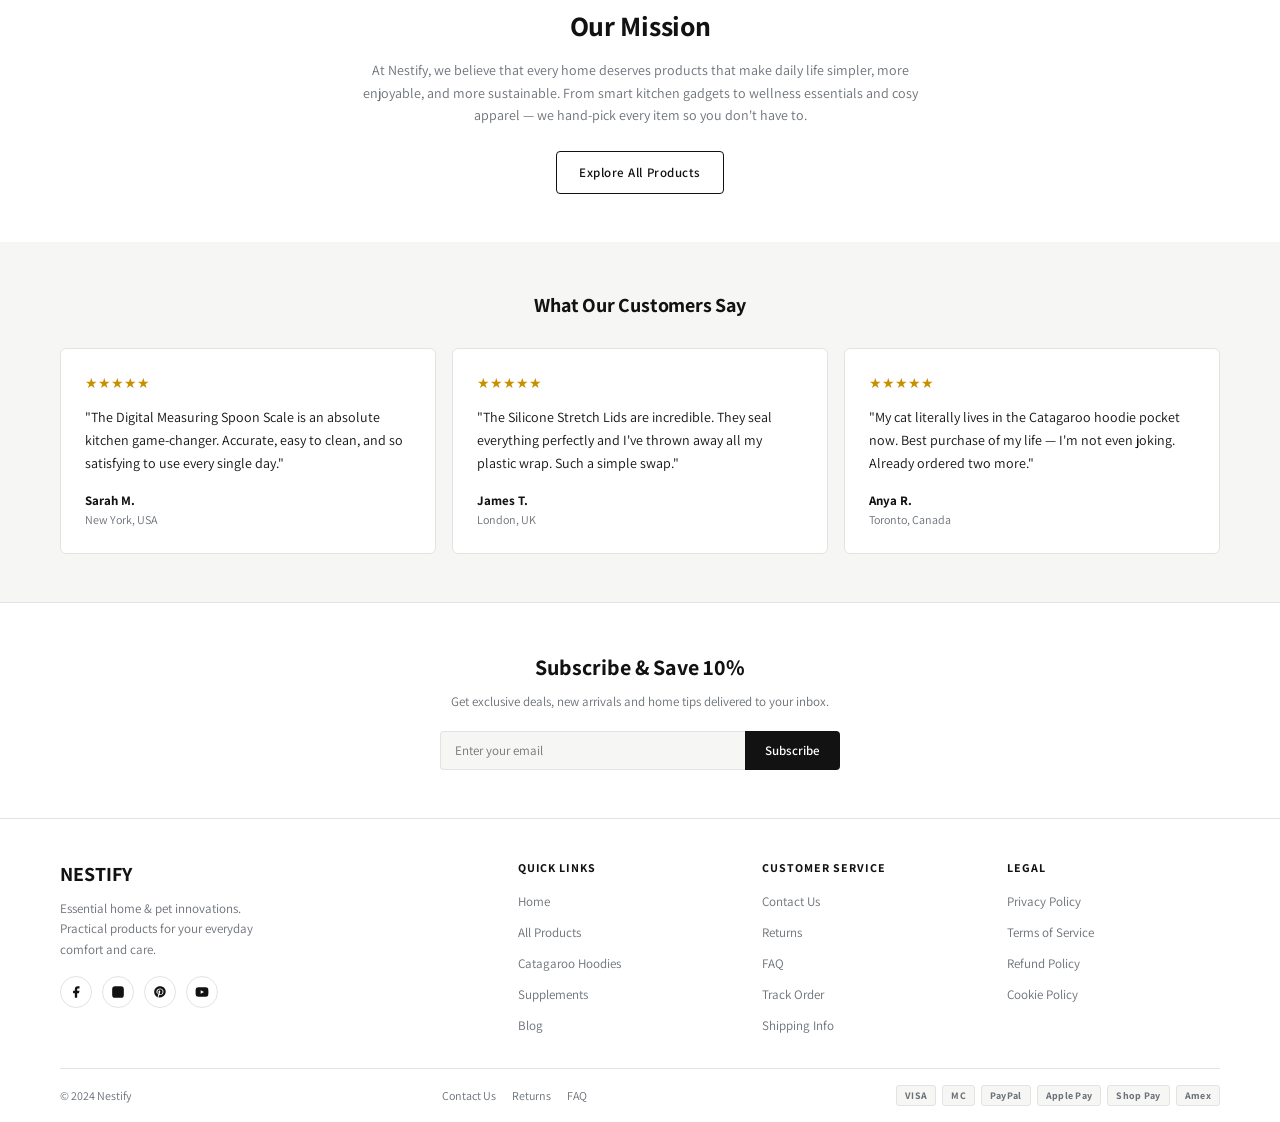
==== commit c2ae58d0: "Rebuild Nestify as authentic Shopify Dawn theme prototype Complete redesign to match the Dawn theme " ====
--- a/nestify/index.html
+++ b/nestify/index.html
@@ -3,461 +3,485 @@
 <head>
   <meta charset="UTF-8" />
   <meta name="viewport" content="width=device-width, initial-scale=1.0" />
-  <title>Nestify — Smart Home & Kitchen Essentials</title>
-  <meta name="description" content="Discover premium home & kitchen products at Nestify. Free shipping on orders over $50." />
+  <title>Nestify — Essential Home &amp; Pet Innovations</title>
+  <meta name="description" content="Discover practical solutions for your everyday comfort and care. Kitchen tools, supplements, apparel and more." />
   <link rel="preconnect" href="https://fonts.googleapis.com" />
-  <link href="https://fonts.googleapis.com/css2?family=Playfair+Display:wght@700&family=Inter:wght@400;500;600;700;800&display=swap" rel="stylesheet" />
+  <link href="https://fonts.googleapis.com/css2?family=Assistant:wght@400;500;600;700&display=swap" rel="stylesheet" />
   <link rel="stylesheet" href="css/nestify-theme.css" />
 </head>
 <body>
 
 <!-- ANNOUNCEMENT BAR -->
 <div class="announcement-bar">
-  🎉 Free shipping on orders over $50 &nbsp;·&nbsp; Use code <strong>NEST10</strong> for 10% off your first order
+  Free shipping on all orders over $50 · Use code <strong>NEST10</strong> for 10% off · <a href="collections.html">Shop Now →</a>
 </div>
 
 <!-- HEADER -->
 <header class="site-header">
   <div class="container header-inner">
-    <a href="index.html" class="site-logo">Nest<span>ify</span></a>
-
-    <nav class="header-nav">
-      <a href="index.html" class="active">Home</a>
-      <a href="collections.html">Shop All</a>
-      <a href="collections.html#kitchen">Kitchen</a>
-      <a href="collections.html#health">Health</a>
-      <a href="collections.html#apparel">Apparel</a>
-    </nav>
-
-    <div class="header-actions">
-      <button aria-label="Search" onclick="toggleSearch()">
+    <!-- Left: hamburger on mobile -->
+    <div class="header-left">
+      <button class="menu-toggle" aria-label="Open menu" onclick="openMobileMenu()">
+        <svg viewBox="0 0 24 24"><line x1="3" y1="8" x2="21" y2="8"/><line x1="3" y1="16" x2="21" y2="16"/></svg>
+      </button>
+    </div>
+
+    <!-- Center: Logo -->
+    <div class="header-center">
+      <a href="index.html" class="site-logo">NESTIFY</a>
+    </div>
+
+    <!-- Right: Icons -->
+    <div class="header-right">
+      <button class="header-icon-btn" aria-label="Search" onclick="showToast('Search — coming soon!')">
         <svg viewBox="0 0 24 24"><circle cx="11" cy="11" r="8"/><path d="m21 21-4.35-4.35"/></svg>
       </button>
-      <a href="cart.html" aria-label="Cart">
+      <button class="header-icon-btn" aria-label="Account" onclick="showToast('Sign in — coming soon!')">
+        <svg viewBox="0 0 24 24"><path d="M20 21v-2a4 4 0 0 0-4-4H8a4 4 0 0 0-4 4v2"/><circle cx="12" cy="7" r="4"/></svg>
+      </button>
+      <a href="cart.html" class="header-icon-btn" aria-label="Cart">
         <svg viewBox="0 0 24 24"><path d="M6 2 3 6v14a2 2 0 0 0 2 2h14a2 2 0 0 0 2-2V6l-3-4z"/><line x1="3" y1="6" x2="21" y2="6"/><path d="M16 10a4 4 0 0 1-8 0"/></svg>
-        <span class="cart-count" id="cart-count">0</span>
+        <span class="cart-badge" id="cart-count" style="display:none;">0</span>
       </a>
-      <button class="menu-toggle" aria-label="Menu" onclick="toggleMenu()">
-        <svg viewBox="0 0 24 24"><line x1="3" y1="12" x2="21" y2="12"/><line x1="3" y1="6" x2="21" y2="6"/><line x1="3" y1="18" x2="21" y2="18"/></svg>
+    </div>
+  </div>
+</header>
+
+<!-- NAVIGATION -->
+<nav class="site-nav">
+  <div class="nav-inner">
+    <a href="index.html" class="nav-link active">Home</a>
+    <a href="collections.html" class="nav-link">All Products</a>
+    <span class="nav-item">
+      <a href="collections.html" class="nav-link">Collections <span class="caret">▾</span></a>
+      <div class="nav-dropdown">
+        <a href="collections.html#kitchen">Kitchen Tools</a>
+        <a href="collections.html#health">Health &amp; Wellness</a>
+        <a href="collections.html#apparel">Apparel</a>
+        <a href="collections.html#essentials">Home Essentials</a>
+      </div>
+    </span>
+    <a href="product.html?id=7" class="nav-link">Catagaroo Hoodies</a>
+    <a href="#our-mission" class="nav-link">Our Mission</a>
+    <a href="#" class="nav-link">Blog</a>
+  </div>
+</nav>
+
+<!-- MOBILE MENU -->
+<div class="mobile-overlay" id="mobile-overlay" onclick="closeMobileMenu()"></div>
+<div class="mobile-menu" id="mobile-menu">
+  <div class="mobile-menu-header">
+    <span class="site-logo">NESTIFY</span>
+    <span class="mobile-menu-close" onclick="closeMobileMenu()">✕</span>
+  </div>
+  <nav>
+    <a href="index.html">Home</a>
+    <a href="collections.html">All Products</a>
+    <a href="collections.html#kitchen">Kitchen Tools</a>
+    <a href="collections.html#health">Health &amp; Wellness</a>
+    <a href="collections.html#apparel">Apparel</a>
+    <a href="product.html?id=7">Catagaroo Hoodies</a>
+    <a href="cart.html">Cart</a>
+  </nav>
+</div>
+
+<!-- ══════════════════════════════════════════════════
+     HERO SLIDESHOW
+════════════════════════════════════════════════════ -->
+<div class="hero-slideshow" id="hero">
+
+  <div class="hero-slide active">
+    <img class="hero-bg"
+      src="https://images.unsplash.com/photo-1556909114-f6e7ad7d3136?w=1400&h=560&fit=crop&q=85&auto=format"
+      alt="Kitchen essentials" />
+    <div class="hero-overlay">
+      <div class="hero-content">
+        <h1>NESTIFY: Essential Home &amp;<br/>Pet Innovations</h1>
+        <p>Discover practical solutions for your everyday comfort and care.</p>
+        <a href="collections.html" class="btn btn-primary">Shop New Arrivals</a>
+      </div>
+    </div>
+  </div>
+
+  <div class="hero-slide">
+    <img class="hero-bg"
+      src="https://images.unsplash.com/photo-1563865436874-9aef32095fad?w=1400&h=560&fit=crop&q=85&auto=format"
+      alt="Catagaroo Hoodie" />
+    <div class="hero-overlay">
+      <div class="hero-content">
+        <h1>Catagaroo Hoodies —<br/>For You &amp; Your Cat</h1>
+        <p>The original kangaroo-pouch hoodie. Cosy, fun, and your cat will love it.</p>
+        <a href="product.html?id=7" class="btn btn-primary">Shop Hoodies</a>
+      </div>
+    </div>
+  </div>
+
+  <div class="hero-slide">
+    <img class="hero-bg"
+      src="https://images.unsplash.com/photo-1490645935967-10de6ba17061?w=1400&h=560&fit=crop&q=85&auto=format"
+      alt="Supplements" />
+    <div class="hero-overlay">
+      <div class="hero-content">
+        <h1>Daily Wellness,<br/>Simplified.</h1>
+        <p>Premium supplements formulated to fuel your energy, immunity and focus.</p>
+        <a href="product.html?id=6" class="btn btn-primary">Shop Supplements</a>
+      </div>
+    </div>
+  </div>
+
+  <!-- Dots -->
+  <div class="hero-dots">
+    <span class="hero-dot active" onclick="goToSlide(0)"></span>
+    <span class="hero-dot" onclick="goToSlide(1)"></span>
+    <span class="hero-dot" onclick="goToSlide(2)"></span>
+  </div>
+</div>
+
+<!-- ══════════════════════════════════════════════════
+     FEATURED COLLECTION
+════════════════════════════════════════════════════ -->
+<section class="featured-section">
+  <div class="container">
+    <h2 class="section-title">Featured Collection</h2>
+
+    <div class="featured-scroll-wrapper">
+      <button class="scroll-btn scroll-btn-left" onclick="scrollProducts(-1)" aria-label="Scroll left">
+        <svg viewBox="0 0 24 24"><polyline points="15 18 9 12 15 6"/></svg>
       </button>
-    </div>
-  </div>
-</header>
-
-<!-- MOBILE DRAWER OVERLAY -->
-<div class="drawer-overlay" id="drawer-overlay" onclick="toggleMenu()"></div>
-<div class="mobile-drawer" id="mobile-drawer">
-  <div style="padding:24px;">
-    <div style="display:flex;justify-content:space-between;align-items:center;margin-bottom:32px;">
-      <span class="site-logo">Nest<span>ify</span></span>
-      <button onclick="toggleMenu()" style="font-size:22px;background:none;border:none;cursor:pointer;">✕</button>
-    </div>
-    <nav style="display:flex;flex-direction:column;gap:20px;">
-      <a href="index.html" style="font-size:18px;font-weight:600;">Home</a>
-      <a href="collections.html" style="font-size:18px;font-weight:600;">Shop All</a>
-      <a href="collections.html#kitchen" style="font-size:18px;font-weight:600;">Kitchen</a>
-      <a href="collections.html#health" style="font-size:18px;font-weight:600;">Health</a>
-      <a href="collections.html#apparel" style="font-size:18px;font-weight:600;">Apparel</a>
-      <a href="cart.html" style="font-size:18px;font-weight:600;">Cart</a>
-    </nav>
+
+      <div class="featured-scroll" id="featured-scroll">
+
+        <!-- 1. Black Tape -->
+        <div class="product-card" onclick="window.location='product.html?id=1'">
+          <div class="product-card-img-wrap">
+            <img src="https://images.unsplash.com/photo-1558618666-fcd25c85cd64?w=400&h=400&fit=crop&q=80&auto=format"
+                 alt="Black heavy-duty gaffer tape" loading="lazy" />
+            <span class="product-card-badge">3-pack</span>
+          </div>
+          <div class="product-card-title">Black heavy-duty gaffer tape</div>
+          <div class="product-card-price">$14.99</div>
+        </div>
+
+        <!-- 2. Carrot Cutter -->
+        <div class="product-card" onclick="window.location='product.html?id=2'">
+          <div class="product-card-img-wrap">
+            <img src="https://images.unsplash.com/photo-1590779033100-9f60a05a013d?w=400&h=400&fit=crop&q=80&auto=format"
+                 alt="Carrot cutter" loading="lazy" />
+          </div>
+          <div class="product-card-title">Carrot cutter</div>
+          <div class="product-card-price">$24.50</div>
+        </div>
+
+        <!-- 3. Digital Measuring Spoon Scale -->
+        <div class="product-card" onclick="window.location='product.html?id=3'">
+          <div class="product-card-img-wrap">
+            <img src="https://images.unsplash.com/photo-1556909114-f6e7ad7d3136?w=400&h=400&fit=crop&q=80&auto=format"
+                 alt="Digital food Measuring spoon scale for kitchen" loading="lazy" />
+          </div>
+          <div class="product-card-title">Digital food Measuring spoon scale for kitchen</div>
+          <div class="product-card-price">$32.00</div>
+        </div>
+
+        <!-- 4. Silicone Stretch Lids -->
+        <div class="product-card" onclick="window.location='product.html?id=4'">
+          <div class="product-card-img-wrap">
+            <img src="https://images.unsplash.com/photo-1584992236310-6edddc08acff?w=400&h=400&fit=crop&q=80&auto=format"
+                 alt="Flexible silicone bowl covers (Set of 6)" loading="lazy" />
+          </div>
+          <div class="product-card-title">Flexible silicone bowl covers (Set of 6)</div>
+          <div class="product-card-price">$19.99</div>
+        </div>
+
+        <!-- 5. Apple Corer -->
+        <div class="product-card" onclick="window.location='product.html?id=5'">
+          <div class="product-card-img-wrap">
+            <img src="https://images.unsplash.com/photo-1568702846914-96b305d2aaeb?w=400&h=400&fit=crop&q=80&auto=format"
+                 alt="Apple corer slicer peeler" loading="lazy" />
+          </div>
+          <div class="product-card-title">Apple corer slicer peeler</div>
+          <div class="product-card-price">$45.00</div>
+        </div>
+
+        <!-- 6. Supplements -->
+        <div class="product-card" onclick="window.location='product.html?id=6'">
+          <div class="product-card-img-wrap">
+            <img src="https://images.unsplash.com/photo-1626716493137-b67fe9501e76?w=400&h=400&fit=crop&q=80&auto=format"
+                 alt="Nestify Essentials Supplements Collection" loading="lazy" />
+          </div>
+          <div class="product-card-title">Nestify Essentials Supplements Collection</div>
+          <div class="product-card-price"><span class="sale">From $18.99</span></div>
+        </div>
+
+        <!-- 7. Catagaroo Hoodie -->
+        <div class="product-card" onclick="window.location='product.html?id=7'">
+          <div class="product-card-img-wrap">
+            <img src="https://images.unsplash.com/photo-1602810319250-a663f0af2f75?w=400&h=400&fit=crop&q=80&auto=format"
+                 alt="Catagaroo Hoodies with Kangaroo Pouch for your cat" loading="lazy" />
+          </div>
+          <div class="product-card-title">Catagaroo Hoodies with Kangaroo Pouch for your cat</div>
+          <div class="product-card-price">$59.99</div>
+        </div>
+
+      </div>
+
+      <button class="scroll-btn scroll-btn-right" onclick="scrollProducts(1)" aria-label="Scroll right">
+        <svg viewBox="0 0 24 24"><polyline points="9 18 15 12 9 6"/></svg>
+      </button>
+    </div>
+
+    <div class="show-more-wrap">
+      <a href="collections.html" class="btn btn-teal">Show more</a>
+    </div>
+  </div>
+</section>
+
+<!-- ══════════════════════════════════════════════════
+     TRUST ICONS
+════════════════════════════════════════════════════ -->
+<div class="trust-section">
+  <div class="container">
+    <div class="trust-grid">
+      <div class="trust-item">
+        <svg viewBox="0 0 24 24"><path d="M5 12H19"/><path d="M12 5l7 7-7 7"/></svg>
+        <div class="trust-item-text">
+          <strong>Free Shipping</strong>
+          <span>On orders over $50</span>
+        </div>
+      </div>
+      <div class="trust-item">
+        <svg viewBox="0 0 24 24"><polyline points="23 4 23 10 17 10"/><polyline points="1 20 1 14 7 14"/><path d="M3.51 9a9 9 0 0 1 14.85-3.36L23 10M1 14l4.64 4.36A9 9 0 0 0 20.49 15"/></svg>
+        <div class="trust-item-text">
+          <strong>30-Day Returns</strong>
+          <span>Hassle-free returns policy</span>
+        </div>
+      </div>
+      <div class="trust-item">
+        <svg viewBox="0 0 24 24"><rect x="3" y="11" width="18" height="11" rx="2" ry="2"/><path d="M7 11V7a5 5 0 0 1 10 0v4"/></svg>
+        <div class="trust-item-text">
+          <strong>Secure Payments</strong>
+          <span>256-bit SSL encryption</span>
+        </div>
+      </div>
+      <div class="trust-item">
+        <svg viewBox="0 0 24 24"><path d="M22 16.92v3a2 2 0 0 1-2.18 2 19.79 19.79 0 0 1-8.63-3.07A19.5 19.5 0 0 1 4.69 12 19.79 19.79 0 0 1 1.61 3.18 2 2 0 0 1 3.6 1h3a2 2 0 0 1 2 1.72 12.84 12.84 0 0 0 .7 2.81 2 2 0 0 1-.45 2.11L8.09 8.6a16 16 0 0 0 5.91 5.91l.96-.96a2 2 0 0 1 2.11-.45 12.84 12.84 0 0 0 2.81.7A2 2 0 0 1 22 16z"/></svg>
+        <div class="trust-item-text">
+          <strong>24/7 Support</strong>
+          <span>Real humans ready to help</span>
+        </div>
+      </div>
+    </div>
   </div>
 </div>
 
-<!-- HERO -->
-<section class="hero">
-  <div class="container">
-    <div class="hero-content">
-      <p class="hero-eyebrow">New arrivals — Spring 2025</p>
-      <h1>Your Home,<br/>Elevated.</h1>
-      <p>Premium kitchen tools, health supplements, and cosy apparel — everything your nest needs, delivered to your door.</p>
-      <div class="hero-btns">
-        <a href="collections.html" class="btn btn-primary">Shop All Products</a>
-        <a href="collections.html#kitchen" class="btn btn-secondary">Kitchen Essentials</a>
-      </div>
+<!-- ══════════════════════════════════════════════════
+     CATEGORY HIGHLIGHT
+════════════════════════════════════════════════════ -->
+<section class="category-section">
+  <div class="container">
+    <h2 class="section-title">Shop by Category</h2>
+    <div class="category-grid">
+      <a href="collections.html#kitchen" class="category-card">
+        <img src="https://images.unsplash.com/photo-1556909172-54557c7e4fb7?w=600&h=450&fit=crop&q=80&auto=format" alt="Kitchen Tools" loading="lazy" />
+        <div class="category-card-label">Kitchen Tools</div>
+      </a>
+      <a href="collections.html#health" class="category-card">
+        <img src="https://images.unsplash.com/photo-1626716493137-b67fe9501e76?w=600&h=450&fit=crop&q=80&auto=format" alt="Health & Wellness" loading="lazy" />
+        <div class="category-card-label">Health &amp; Wellness</div>
+      </a>
+      <a href="collections.html#apparel" class="category-card">
+        <img src="https://images.unsplash.com/photo-1602810319250-a663f0af2f75?w=600&h=450&fit=crop&q=80&auto=format" alt="Apparel" loading="lazy" />
+        <div class="category-card-label">Catagaroo Hoodies</div>
+      </a>
     </div>
   </div>
 </section>
 
-<!-- MARQUEE BAND -->
-<div class="marquee-band">
-  <div class="marquee-track" id="marquee-track">
-    <span class="marquee-item">Free Shipping Over $50</span>
-    <span class="marquee-item">30-Day Returns</span>
-    <span class="marquee-item">Premium Quality</span>
-    <span class="marquee-item">10,000+ Happy Customers</span>
-    <span class="marquee-item">Secure Checkout</span>
-    <span class="marquee-item">Same-Day Dispatch</span>
-    <span class="marquee-item">Free Shipping Over $50</span>
-    <span class="marquee-item">30-Day Returns</span>
-    <span class="marquee-item">Premium Quality</span>
-    <span class="marquee-item">10,000+ Happy Customers</span>
-    <span class="marquee-item">Secure Checkout</span>
-    <span class="marquee-item">Same-Day Dispatch</span>
-  </div>
-</div>
-
-<!-- FEATURES BAR -->
-<section class="section" style="padding:48px 0;">
-  <div class="container">
-    <div class="features-bar">
-      <div class="feature-item">
-        <div class="feature-icon">
-          <svg viewBox="0 0 24 24"><path d="M5 12H19M12 5l7 7-7 7"/></svg>
-        </div>
-        <div class="feature-text">
-          <h4>Free Shipping</h4>
-          <p>On all orders over $50. Fast tracked delivery.</p>
-        </div>
-      </div>
-      <div class="feature-item">
-        <div class="feature-icon">
-          <svg viewBox="0 0 24 24"><path d="M3 9l9-7 9 7v11a2 2 0 0 1-2 2H5a2 2 0 0 1-2-2z"/><polyline points="9 22 9 12 15 12 15 22"/></svg>
-        </div>
-        <div class="feature-text">
-          <h4>30-Day Returns</h4>
-          <p>Not happy? Return it — no questions asked.</p>
-        </div>
-      </div>
-      <div class="feature-item">
-        <div class="feature-icon">
-          <svg viewBox="0 0 24 24"><path d="M12 22s8-4 8-10V5l-8-3-8 3v7c0 6 8 10 8 10z"/></svg>
-        </div>
-        <div class="feature-text">
-          <h4>Secure Payments</h4>
-          <p>256-bit SSL encryption on all transactions.</p>
-        </div>
-      </div>
-      <div class="feature-item">
-        <div class="feature-icon">
-          <svg viewBox="0 0 24 24"><path d="M22 16.92v3a2 2 0 0 1-2.18 2 19.79 19.79 0 0 1-8.63-3.07A19.5 19.5 0 0 1 4.69 12 19.79 19.79 0 0 1 1.61 3.18 2 2 0 0 1 3.6 1h3a2 2 0 0 1 2 1.72c.127.96.361 1.903.7 2.81a2 2 0 0 1-.45 2.11L7.91 8.6a16 16 0 0 0 6 6l.96-.96a2 2 0 0 1 2.11-.45c.907.339 1.85.573 2.81.7A2 2 0 0 1 21.77 16z"/></svg>
-        </div>
-        <div class="feature-text">
-          <h4>24/7 Support</h4>
-          <p>Real humans ready to help you any time.</p>
-        </div>
-      </div>
-    </div>
+<!-- ══════════════════════════════════════════════════
+     OUR MISSION
+════════════════════════════════════════════════════ -->
+<section class="rich-text-section" id="our-mission">
+  <div class="container">
+    <h2>Our Mission</h2>
+    <p>At Nestify, we believe that every home deserves products that make daily life simpler, more enjoyable, and more sustainable. From smart kitchen gadgets to wellness essentials and cosy apparel — we hand-pick every item so you don't have to.</p>
+    <a href="collections.html" class="btn btn-secondary">Explore All Products</a>
   </div>
 </section>
 
-<!-- FEATURED PRODUCTS -->
-<section class="section section-alt">
-  <div class="container">
-    <div class="section-header">
-      <p class="eyebrow">Bestsellers</p>
-      <h2>Most Loved Products</h2>
-      <p>Handpicked favourites trusted by thousands of happy customers</p>
-    </div>
-
-    <div class="product-grid">
-
-      <!-- 1. Black Tape -->
-      <div class="product-card">
-        <div class="product-card-media">
-          <img src="https://images.unsplash.com/photo-1558618666-fcd25c85cd64?w=600&h=600&fit=crop&q=80" alt="Black Tape" loading="lazy" />
-          <span class="product-badge">In Stock</span>
-          <div class="product-card-quick-add">
-            <button class="btn-green btn" onclick="addToCart('Black Tape', 5.99)">Quick Add — $5.99</button>
-          </div>
-        </div>
-        <div class="product-card-info">
-          <p class="product-card-vendor">Nestify Basics</p>
-          <h3 class="product-card-title"><a href="product.html?id=1">Black Tape</a></h3>
-          <div class="product-price"><span class="price">$5.99</span></div>
-          <div class="product-rating"><span class="stars">★★★★★</span><span class="rating-count">(142)</span></div>
-        </div>
-      </div>
-
-      <!-- 2. Carrot Cutter -->
-      <div class="product-card">
-        <div class="product-card-media">
-          <img src="https://images.unsplash.com/photo-1590779033100-9f60a05a013d?w=600&h=600&fit=crop&q=80" alt="Carrot Cutter" loading="lazy" />
-          <span class="product-badge sale">Sale</span>
-          <div class="product-card-quick-add">
-            <button class="btn-green btn" onclick="addToCart('Carrot Cutter', 12.99)">Quick Add — $12.99</button>
-          </div>
-        </div>
-        <div class="product-card-info">
-          <p class="product-card-vendor">Kitchen Pro</p>
-          <h3 class="product-card-title"><a href="product.html?id=2">Carrot Cutter</a></h3>
-          <div class="product-price">
-            <span class="price price-sale">$12.99</span>
-            <span class="price-compare">$18.99</span>
-          </div>
-          <div class="product-rating"><span class="stars">★★★★☆</span><span class="rating-count">(89)</span></div>
-        </div>
-      </div>
-
-      <!-- 3. Digital Measuring Spoon Scale -->
-      <div class="product-card">
-        <div class="product-card-media">
-          <img src="https://images.unsplash.com/photo-1556909114-f6e7ad7d3136?w=600&h=600&fit=crop&q=80" alt="Digital Measuring Spoon Scale" loading="lazy" />
-          <span class="product-badge">Best Seller</span>
-          <div class="product-card-quick-add">
-            <button class="btn-green btn" onclick="addToCart('Digital Food Measuring Spoon Scale', 24.99)">Quick Add — $24.99</button>
-          </div>
-        </div>
-        <div class="product-card-info">
-          <p class="product-card-vendor">Kitchen Pro</p>
-          <h3 class="product-card-title"><a href="product.html?id=3">Digital Food Measuring Spoon Scale</a></h3>
-          <div class="product-price"><span class="price">$24.99</span></div>
-          <div class="product-rating"><span class="stars">★★★★★</span><span class="rating-count">(312)</span></div>
-        </div>
-      </div>
-
-      <!-- 4. Silicone Stretch Lids -->
-      <div class="product-card">
-        <div class="product-card-media">
-          <img src="https://images.unsplash.com/photo-1584992236310-6edddc08acff?w=600&h=600&fit=crop&q=80" alt="Silicone Stretch Lids" loading="lazy" />
-          <span class="product-badge">Eco Pick</span>
-          <div class="product-card-quick-add">
-            <button class="btn-green btn" onclick="addToCart('Silicone Stretch Lids', 14.99)">Quick Add — $14.99</button>
-          </div>
-        </div>
-        <div class="product-card-info">
-          <p class="product-card-vendor">Nestify Green</p>
-          <h3 class="product-card-title"><a href="product.html?id=4">Silicone Stretch Lids (Set of 6)</a></h3>
-          <div class="product-price"><span class="price">$14.99</span></div>
-          <div class="product-rating"><span class="stars">★★★★★</span><span class="rating-count">(204)</span></div>
-        </div>
-      </div>
-
-      <!-- 5. Apple Corer Slicer Peeler -->
-      <div class="product-card">
-        <div class="product-card-media">
-          <img src="https://images.unsplash.com/photo-1568702846914-96b305d2aaeb?w=600&h=600&fit=crop&q=80" alt="Apple Corer Slicer Peeler" loading="lazy" />
-          <span class="product-badge sale">Sale</span>
-          <div class="product-card-quick-add">
-            <button class="btn-green btn" onclick="addToCart('Apple Corer Slicer Peeler', 19.99)">Quick Add — $19.99</button>
-          </div>
-        </div>
-        <div class="product-card-info">
-          <p class="product-card-vendor">Kitchen Pro</p>
-          <h3 class="product-card-title"><a href="product.html?id=5">Apple Corer Slicer Peeler</a></h3>
-          <div class="product-price">
-            <span class="price price-sale">$19.99</span>
-            <span class="price-compare">$27.99</span>
-          </div>
-          <div class="product-rating"><span class="stars">★★★★☆</span><span class="rating-count">(167)</span></div>
-        </div>
-      </div>
-
-      <!-- 6. Supplements -->
-      <div class="product-card">
-        <div class="product-card-media">
-          <img src="https://images.unsplash.com/photo-1550572017-edd951b55104?w=600&h=600&fit=crop&q=80" alt="Supplements" loading="lazy" />
-          <span class="product-badge">New</span>
-          <div class="product-card-quick-add">
-            <button class="btn-green btn" onclick="addToCart('Supplements', 34.99)">Quick Add — $34.99</button>
-          </div>
-        </div>
-        <div class="product-card-info">
-          <p class="product-card-vendor">Nestify Health</p>
-          <h3 class="product-card-title"><a href="product.html?id=6">Daily Wellness Supplements</a></h3>
-          <div class="product-price"><span class="price">$34.99</span></div>
-          <div class="product-rating"><span class="stars">★★★★★</span><span class="rating-count">(98)</span></div>
-        </div>
-      </div>
-
-      <!-- 7. Catagaroo Hoodie -->
-      <div class="product-card" style="grid-column: span 1;">
-        <div class="product-card-media">
-          <img src="https://images.unsplash.com/photo-1520975954732-35dd22299614?w=600&h=600&fit=crop&q=80" alt="Catagaroo Hoodie with Kangaroo" loading="lazy" />
-          <span class="product-badge">Limited</span>
-          <div class="product-card-quick-add">
-            <button class="btn-green btn" onclick="addToCart('Catagaroo Hoodie', 49.99)">Quick Add — $49.99</button>
-          </div>
-        </div>
-        <div class="product-card-info">
-          <p class="product-card-vendor">Nestify Apparel</p>
-          <h3 class="product-card-title"><a href="product.html?id=7">Catagaroo Hoodie with Kangaroo Pocket</a></h3>
-          <div class="product-price"><span class="price">$49.99</span></div>
-          <div class="product-rating"><span class="stars">★★★★★</span><span class="rating-count">(56)</span></div>
-        </div>
-      </div>
-
-    </div>
-
-    <div style="text-align:center;margin-top:44px;">
-      <a href="collections.html" class="btn btn-outline">View All Products →</a>
-    </div>
-  </div>
-</section>
-
-<!-- CATEGORIES -->
-<section class="section">
-  <div class="container">
-    <div class="section-header">
-      <p class="eyebrow">Browse By Category</p>
-      <h2>Shop the Collection</h2>
-    </div>
-    <div class="categories-grid">
-      <div class="category-card" onclick="window.location='collections.html#kitchen'">
-        <img class="category-card-bg" src="https://images.unsplash.com/photo-1556909114-f6e7ad7d3136?w=400&h=533&fit=crop&q=80" alt="Kitchen" />
-        <div class="category-overlay">
-          <div>
-            <div class="category-label">Kitchen Tools</div>
-            <div class="category-count">5 products</div>
-          </div>
-        </div>
-      </div>
-      <div class="category-card" onclick="window.location='collections.html#health'">
-        <img class="category-card-bg" src="https://images.unsplash.com/photo-1550572017-edd951b55104?w=400&h=533&fit=crop&q=80" alt="Health" />
-        <div class="category-overlay">
-          <div>
-            <div class="category-label">Health & Wellness</div>
-            <div class="category-count">1 product</div>
-          </div>
-        </div>
-      </div>
-      <div class="category-card" onclick="window.location='collections.html#apparel'">
-        <img class="category-card-bg" src="https://images.unsplash.com/photo-1520975954732-35dd22299614?w=400&h=533&fit=crop&q=80" alt="Apparel" />
-        <div class="category-overlay">
-          <div>
-            <div class="category-label">Apparel</div>
-            <div class="category-count">1 product</div>
-          </div>
-        </div>
-      </div>
-      <div class="category-card" onclick="window.location='collections.html'">
-        <img class="category-card-bg" src="https://images.unsplash.com/photo-1558618666-fcd25c85cd64?w=400&h=533&fit=crop&q=80" alt="Essentials" />
-        <div class="category-overlay">
-          <div>
-            <div class="category-label">Home Essentials</div>
-            <div class="category-count">7 products</div>
-          </div>
-        </div>
-      </div>
-    </div>
-  </div>
-</section>
-
-<!-- TESTIMONIALS -->
-<section class="section section-alt">
-  <div class="container">
-    <div class="section-header">
-      <p class="eyebrow">Reviews</p>
-      <h2>What Our Customers Say</h2>
-    </div>
+<!-- ══════════════════════════════════════════════════
+     TESTIMONIALS
+════════════════════════════════════════════════════ -->
+<section class="testimonials-section">
+  <div class="container">
+    <h2 class="section-title section-title-center" style="margin-bottom:28px;">What Our Customers Say</h2>
     <div class="testimonials-grid">
       <div class="testimonial-card">
         <div class="testimonial-stars">★★★★★</div>
-        <p class="testimonial-text">"The Digital Measuring Spoon Scale is a game changer for meal prep. Accurate to 0.1g and so easy to clean. Genuinely couldn't cook without it now."</p>
-        <div class="testimonial-author">
-          <div class="testimonial-avatar">S</div>
-          <div>
-            <div class="testimonial-name">Sarah M.</div>
-            <div class="testimonial-location">New York, USA</div>
-          </div>
-        </div>
+        <p class="testimonial-quote">"The Digital Measuring Spoon Scale is an absolute kitchen game-changer. Accurate, easy to clean, and so satisfying to use every single day."</p>
+        <div class="testimonial-author">Sarah M.</div>
+        <div class="testimonial-location">New York, USA</div>
       </div>
       <div class="testimonial-card">
         <div class="testimonial-stars">★★★★★</div>
-        <p class="testimonial-text">"Ordered the Silicone Stretch Lids and the Carrot Cutter together. Both fantastic quality. The lids are so stretchy and seal perfectly. Fast shipping too!"</p>
-        <div class="testimonial-author">
-          <div class="testimonial-avatar">J</div>
-          <div>
-            <div class="testimonial-name">James T.</div>
-            <div class="testimonial-location">London, UK</div>
-          </div>
-        </div>
+        <p class="testimonial-quote">"The Silicone Stretch Lids are incredible. They seal everything perfectly and I've thrown away all my plastic wrap. Such a simple swap."</p>
+        <div class="testimonial-author">James T.</div>
+        <div class="testimonial-location">London, UK</div>
       </div>
       <div class="testimonial-card">
         <div class="testimonial-stars">★★★★★</div>
-        <p class="testimonial-text">"The Catagaroo Hoodie is so incredibly cosy. The kangaroo pocket is massive and perfect for carrying my cat around. 10/10 would buy again."</p>
-        <div class="testimonial-author">
-          <div class="testimonial-avatar">A</div>
-          <div>
-            <div class="testimonial-name">Anya R.</div>
-            <div class="testimonial-location">Toronto, CA</div>
-          </div>
-        </div>
+        <p class="testimonial-quote">"My cat literally lives in the Catagaroo hoodie pocket now. Best purchase of my life — I'm not even joking. Already ordered two more."</p>
+        <div class="testimonial-author">Anya R.</div>
+        <div class="testimonial-location">Toronto, Canada</div>
       </div>
     </div>
   </div>
 </section>
 
-<!-- NEWSLETTER -->
-<section class="section">
-  <div class="container">
-    <div class="newsletter">
-      <div class="newsletter-copy">
-        <h2>Join the Nestify Family</h2>
-        <p>Get exclusive deals, new arrivals & kitchen tips straight to your inbox.</p>
-      </div>
-      <form class="newsletter-form" onsubmit="subscribeNewsletter(event)">
-        <input type="email" placeholder="Enter your email address" required />
-        <button type="submit">Subscribe</button>
-      </form>
-    </div>
+<!-- ══════════════════════════════════════════════════
+     NEWSLETTER
+════════════════════════════════════════════════════ -->
+<section class="newsletter-section">
+  <div class="container">
+    <h2>Subscribe &amp; Save 10%</h2>
+    <p>Get exclusive deals, new arrivals and home tips delivered to your inbox.</p>
+    <form class="newsletter-form" onsubmit="handleNewsletter(event)">
+      <input type="email" placeholder="Enter your email" required />
+      <button type="submit">Subscribe</button>
+    </form>
   </div>
 </section>
 
-<!-- FOOTER -->
+<!-- ══════════════════════════════════════════════════
+     FOOTER
+════════════════════════════════════════════════════ -->
 <footer class="site-footer">
   <div class="container">
-    <div class="footer-grid">
-      <div class="footer-brand">
-        <a href="index.html" class="site-logo">Nest<span>ify</span></a>
-        <p>Premium home & kitchen essentials for the modern household. We believe your home should work as hard as you do.</p>
+    <div class="footer-main">
+
+      <!-- Brand -->
+      <div>
+        <a href="index.html" class="footer-logo">NESTIFY</a>
+        <p class="footer-tagline">Essential home &amp; pet innovations. Practical products for your everyday comfort and care.</p>
         <div class="footer-social">
-          <a href="#" aria-label="Instagram">📷</a>
-          <a href="#" aria-label="Facebook">📘</a>
-          <a href="#" aria-label="TikTok">🎵</a>
-          <a href="#" aria-label="Pinterest">📌</a>
-        </div>
-      </div>
+          <!-- Facebook -->
+          <a href="#" aria-label="Facebook">
+            <svg viewBox="0 0 24 24" xmlns="http://www.w3.org/2000/svg"><path d="M18 2h-3a5 5 0 0 0-5 5v3H7v4h3v8h4v-8h3l1-4h-4V7a1 1 0 0 1 1-1h3z"/></svg>
+          </a>
+          <!-- Instagram -->
+          <a href="#" aria-label="Instagram">
+            <svg viewBox="0 0 24 24"><rect x="2" y="2" width="20" height="20" rx="5" ry="5"/><path d="M16 11.37A4 4 0 1 1 12.63 8 4 4 0 0 1 16 11.37z"/><line x1="17.5" y1="6.5" x2="17.51" y2="6.5" stroke-linecap="round" stroke-width="2"/></svg>
+          </a>
+          <!-- Pinterest -->
+          <a href="#" aria-label="Pinterest">
+            <svg viewBox="0 0 24 24"><path d="M12 2C6.48 2 2 6.48 2 12c0 4.24 2.65 7.86 6.39 9.29-.09-.78-.17-1.98.04-2.83.18-.77 1.22-5.16 1.22-5.16s-.31-.62-.31-1.54c0-1.45.84-2.53 1.88-2.53.89 0 1.32.67 1.32 1.47 0 .9-.57 2.24-.87 3.49-.25 1.04.52 1.89 1.54 1.89 1.85 0 3.09-2.36 3.09-5.15 0-2.12-1.43-3.71-4.01-3.71-2.92 0-4.74 2.18-4.74 4.6 0 .83.24 1.42.62 1.87.17.2.19.28.13.5-.04.16-.14.54-.18.69-.06.22-.24.3-.44.22-1.24-.51-1.82-1.88-1.82-3.42 0-2.53 2.13-5.55 6.38-5.55 3.41 0 5.65 2.47 5.65 5.12 0 3.49-1.94 6.1-4.8 6.1-.96 0-1.87-.52-2.18-1.1l-.61 2.36c-.19.74-.7 1.67-1.08 2.27.82.25 1.69.39 2.59.39 5.52 0 10-4.48 10-10S17.52 2 12 2z"/></svg>
+          </a>
+          <!-- YouTube -->
+          <a href="#" aria-label="YouTube">
+            <svg viewBox="0 0 24 24"><path d="M22.54 6.42a2.78 2.78 0 0 0-1.95-1.96C18.88 4 12 4 12 4s-6.88 0-8.59.46A2.78 2.78 0 0 0 1.46 6.42 29 29 0 0 0 1 12a29 29 0 0 0 .46 5.58 2.78 2.78 0 0 0 1.95 1.96C5.12 20 12 20 12 20s6.88 0 8.59-.46a2.78 2.78 0 0 0 1.95-1.96A29 29 0 0 0 23 12a29 29 0 0 0-.46-5.58z"/><polygon points="9.75 15.02 15.5 12 9.75 8.98 9.75 15.02" fill="#fff"/></svg>
+          </a>
+        </div>
+      </div>
+
+      <!-- Col 2 -->
       <div class="footer-col">
-        <h4>Shop</h4>
+        <h4>Quick Links</h4>
         <ul>
+          <li><a href="index.html">Home</a></li>
           <li><a href="collections.html">All Products</a></li>
-          <li><a href="collections.html#kitchen">Kitchen Tools</a></li>
-          <li><a href="collections.html#health">Health & Wellness</a></li>
-          <li><a href="collections.html#apparel">Apparel</a></li>
-          <li><a href="collections.html">New Arrivals</a></li>
-          <li><a href="collections.html">Sale</a></li>
+          <li><a href="product.html?id=7">Catagaroo Hoodies</a></li>
+          <li><a href="collections.html#health">Supplements</a></li>
+          <li><a href="#">Blog</a></li>
         </ul>
       </div>
+
+      <!-- Col 3 -->
       <div class="footer-col">
-        <h4>Help</h4>
+        <h4>Customer Service</h4>
         <ul>
+          <li><a href="#">Contact Us</a></li>
+          <li><a href="#">Returns</a></li>
           <li><a href="#">FAQ</a></li>
+          <li><a href="#">Track Order</a></li>
           <li><a href="#">Shipping Info</a></li>
-          <li><a href="#">Returns & Exchanges</a></li>
-          <li><a href="#">Order Tracking</a></li>
-          <li><a href="#">Contact Us</a></li>
         </ul>
       </div>
+
+      <!-- Col 4 -->
       <div class="footer-col">
-        <h4>About</h4>
+        <h4>Legal</h4>
         <ul>
-          <li><a href="#">Our Story</a></li>
-          <li><a href="#">Sustainability</a></li>
-          <li><a href="#">Affiliates</a></li>
           <li><a href="#">Privacy Policy</a></li>
           <li><a href="#">Terms of Service</a></li>
+          <li><a href="#">Refund Policy</a></li>
+          <li><a href="#">Cookie Policy</a></li>
         </ul>
       </div>
-    </div>
+
+    </div>
+
     <div class="footer-bottom">
-      <p>© 2025 Nestify. All rights reserved.</p>
+      <p>© 2024 Nestify</p>
+      <div class="footer-bottom-links">
+        <a href="#">Contact Us</a>
+        <a href="#">Returns</a>
+        <a href="#">FAQ</a>
+      </div>
       <div class="footer-payments">
-        <span class="payment-badge">VISA</span>
-        <span class="payment-badge">Mastercard</span>
-        <span class="payment-badge">PayPal</span>
-        <span class="payment-badge">Apple Pay</span>
-        <span class="payment-badge">Shop Pay</span>
-      </div>
-    </div>
+        <span class="pay-icon">VISA</span>
+        <span class="pay-icon">MC</span>
+        <span class="pay-icon">PayPal</span>
+        <span class="pay-icon">Apple Pay</span>
+        <span class="pay-icon">Shop Pay</span>
+        <span class="pay-icon">Amex</span>
+      </div>
+    </div>
+
   </div>
 </footer>
 
 <!-- TOAST -->
 <div class="toast" id="toast">
-  <span class="toast-icon">✓</span>
+  <span class="toast-check">✓</span>
   <span id="toast-msg">Added to cart!</span>
 </div>
 
 <script src="js/main.js"></script>
+<script>
+  // Hero slideshow
+  let currentSlide = 0;
+  const slides = document.querySelectorAll('.hero-slide');
+  const dots = document.querySelectorAll('.hero-dot');
+
+  function goToSlide(n) {
+    slides[currentSlide].classList.remove('active');
+    dots[currentSlide].classList.remove('active');
+    currentSlide = n;
+    slides[currentSlide].classList.add('active');
+    dots[currentSlide].classList.add('active');
+  }
+
+  setInterval(() => goToSlide((currentSlide + 1) % slides.length), 5000);
+
+  // Featured scroll
+  function scrollProducts(dir) {
+    const el = document.getElementById('featured-scroll');
+    el.scrollBy({ left: dir * 560, behavior: 'smooth' });
+  }
+
+  // Mobile menu
+  function openMobileMenu() {
+    document.getElementById('mobile-menu').classList.add('open');
+    document.getElementById('mobile-overlay').classList.add('show');
+  }
+  function closeMobileMenu() {
+    document.getElementById('mobile-menu').classList.remove('open');
+    document.getElementById('mobile-overlay').classList.remove('show');
+  }
+
+  function handleNewsletter(e) {
+    e.preventDefault();
+    showToast('🎉 You\'re subscribed! Check your inbox.');
+    e.target.reset();
+  }
+</script>
 </body>
 </html>
--- a/nestify/css/nestify-theme.css
+++ b/nestify/css/nestify-theme.css
@@ -1,46 +1,47 @@
-/* ============================================
-   NESTIFY — Shopify Dawn Theme Prototype
-   ============================================ */
-
-/* --- Reset & Base --- */
+/* =====================================================
+   NESTIFY — Shopify Dawn Theme (Authentic Rebuild)
+   ===================================================== */
+
+/* --- Google Fonts import handled in HTML --- */
 *, *::before, *::after { box-sizing: border-box; margin: 0; padding: 0; }
 
 :root {
   --color-bg: #ffffff;
-  --color-bg-secondary: #f8f7f5;
-  --color-text: #1a1a1a;
-  --color-text-muted: #6b6b6b;
-  --color-border: #e0ddd8;
-  --color-accent: #2c6e49;
-  --color-accent-hover: #1e4f34;
-  --color-badge: #d4edda;
-  --color-badge-text: #155724;
-  --color-error: #c0392b;
-  --color-sale: #c0392b;
-  --font-heading: 'Playfair Display', Georgia, serif;
-  --font-body: 'Inter', 'Helvetica Neue', Arial, sans-serif;
-  --radius: 4px;
-  --radius-lg: 8px;
-  --shadow-sm: 0 1px 4px rgba(0,0,0,.07);
-  --shadow-md: 0 4px 16px rgba(0,0,0,.10);
-  --shadow-lg: 0 8px 32px rgba(0,0,0,.13);
-  --transition: .22s ease;
-  --header-h: 68px;
-  --max-w: 1320px;
-  --gutter: 24px;
+  --color-bg-1: #f6f6f5;
+  --color-bg-2: #ebebeb;
+  --color-text: #121212;
+  --color-text-2: #6b7177;
+  --color-border: #e3e3e3;
+  --color-btn-primary: #121212;
+  --color-btn-primary-text: #ffffff;
+  --color-btn-secondary: transparent;
+  --color-btn-secondary-border: #121212;
+  --color-accent: #008060;         /* Dawn teal */
+  --color-accent-hover: #004c3f;
+  --color-announcement: #1a3a3a;
+  --color-badge-sale: #d00000;
+  --font-heading: 'Assistant', 'Helvetica Neue', Arial, sans-serif;
+  --font-body: 'Assistant', 'Helvetica Neue', Arial, sans-serif;
+  --font-size-base: 14px;
+  --radius-btn: 4px;
+  --radius-card: 4px;
+  --shadow-card: none;
+  --header-h: 56px;
+  --nav-h: 44px;
+  --max-w: 1200px;
+  --gutter: 20px;
+  --transition: .2s ease;
 }
 
 html { scroll-behavior: smooth; }
-
 body {
   font-family: var(--font-body);
   background: var(--color-bg);
   color: var(--color-text);
-  font-size: 15px;
-  line-height: 1.6;
+  font-size: var(--font-size-base);
+  line-height: 1.5;
   -webkit-font-smoothing: antialiased;
 }
-
 img { display: block; max-width: 100%; }
 a { color: inherit; text-decoration: none; }
 button { cursor: pointer; border: none; background: none; font-family: inherit; }
@@ -52,784 +53,948 @@
   padding: 0 var(--gutter);
 }
 
-/* ============ ANNOUNCEMENT BAR ============ */
+/* ── ANNOUNCEMENT BAR ──────────────────────────────────────── */
 .announcement-bar {
-  background: var(--color-accent);
+  background: var(--color-announcement);
   color: #fff;
+  font-size: 12px;
+  font-weight: 500;
   text-align: center;
-  font-size: 13px;
-  letter-spacing: .04em;
-  padding: 9px 16px;
-  font-weight: 500;
-}
-
-/* ============ HEADER ============ */
+  padding: 8px 16px;
+  letter-spacing: .02em;
+}
+.announcement-bar a { color: #fff; text-decoration: underline; }
+
+/* ── HEADER ────────────────────────────────────────────────── */
 .site-header {
-  position: sticky;
-  top: 0;
-  z-index: 900;
   background: var(--color-bg);
   border-bottom: 1px solid var(--color-border);
   height: var(--header-h);
   display: flex;
   align-items: center;
 }
-
 .header-inner {
+  display: grid;
+  grid-template-columns: 1fr auto 1fr;
+  align-items: center;
+  width: 100%;
+}
+.header-left { display: flex; align-items: center; }
+.header-center { text-align: center; }
+.site-logo {
+  font-size: 28px;
+  font-weight: 700;
+  color: var(--color-text);
+  letter-spacing: -.5px;
+  font-family: var(--font-heading);
+  line-height: 1;
+}
+.header-right {
+  display: flex;
+  align-items: center;
+  justify-content: flex-end;
+  gap: 4px;
+}
+.header-icon-btn {
+  display: flex; align-items: center; justify-content: center;
+  width: 40px; height: 40px;
+  border-radius: 50%;
+  position: relative;
+  transition: background var(--transition);
+}
+.header-icon-btn:hover { background: var(--color-bg-1); }
+.header-icon-btn svg {
+  width: 20px; height: 20px;
+  stroke: var(--color-text);
+  fill: none;
+  stroke-width: 1.6;
+}
+.cart-badge {
+  position: absolute; top: 4px; right: 4px;
+  background: var(--color-badge-sale);
+  color: #fff;
+  font-size: 9px; font-weight: 700;
+  width: 14px; height: 14px;
+  border-radius: 50%;
+  display: flex; align-items: center; justify-content: center;
+  line-height: 1;
+}
+
+/* ── NAV BAR ────────────────────────────────────────────────── */
+.site-nav {
+  background: var(--color-bg);
+  border-bottom: 1px solid var(--color-border);
+  height: var(--nav-h);
+  display: flex;
+  align-items: center;
+}
+.nav-inner {
+  display: flex;
+  align-items: center;
+  justify-content: center;
+  gap: 0;
+  width: 100%;
+}
+.nav-link {
+  font-size: 13px;
+  font-weight: 400;
+  color: var(--color-text);
+  padding: 0 14px;
+  height: var(--nav-h);
+  display: flex;
+  align-items: center;
+  position: relative;
+  white-space: nowrap;
+  transition: color var(--transition);
+  letter-spacing: .01em;
+}
+.nav-link:hover { color: var(--color-text); text-decoration: underline; text-underline-offset: 3px; }
+.nav-link.active { font-weight: 700; text-decoration: underline; text-underline-offset: 3px; }
+
+.nav-link .caret {
+  margin-left: 4px;
+  font-size: 9px;
+  display: inline-block;
+}
+
+/* dropdown */
+.nav-item { position: relative; }
+.nav-dropdown {
+  position: absolute;
+  top: 100%;
+  left: 50%;
+  transform: translateX(-50%);
+  background: var(--color-bg);
+  border: 1px solid var(--color-border);
+  min-width: 180px;
+  padding: 8px 0;
+  z-index: 500;
+  box-shadow: 0 4px 12px rgba(0,0,0,.1);
+  display: none;
+}
+.nav-item:hover .nav-dropdown { display: block; }
+.nav-dropdown a {
+  display: block;
+  padding: 10px 20px;
+  font-size: 13px;
+  color: var(--color-text);
+}
+.nav-dropdown a:hover { background: var(--color-bg-1); }
+
+/* Mobile menu toggle */
+.menu-toggle {
+  display: none;
+  width: 40px; height: 40px;
+  align-items: center; justify-content: center;
+  border-radius: 50%;
+}
+.menu-toggle:hover { background: var(--color-bg-1); }
+.menu-toggle svg { width: 20px; height: 20px; stroke: var(--color-text); fill: none; stroke-width: 1.6; }
+
+/* ── HERO (Slideshow) ───────────────────────────────────────── */
+.hero-slideshow {
+  position: relative;
+  width: 100%;
+  overflow: hidden;
+  aspect-ratio: 16/5.5;
+  min-height: 320px;
+  max-height: 500px;
+  background: #c8c8c8;
+}
+.hero-slide {
+  position: absolute; inset: 0;
+  opacity: 0;
+  transition: opacity .6s ease;
+}
+.hero-slide.active { opacity: 1; }
+.hero-bg {
+  width: 100%; height: 100%;
+  object-fit: cover;
+  object-position: center;
+}
+.hero-overlay {
+  position: absolute; inset: 0;
+  background: linear-gradient(to right, rgba(0,0,0,.45) 0%, rgba(0,0,0,.15) 55%, transparent 100%);
+  display: flex;
+  align-items: center;
+  padding: 0 60px;
+}
+.hero-content { max-width: 480px; }
+.hero-content h1 {
+  font-size: clamp(22px, 3.5vw, 42px);
+  font-weight: 700;
+  color: #fff;
+  line-height: 1.2;
+  margin-bottom: 12px;
+  letter-spacing: -.3px;
+}
+.hero-content p {
+  font-size: 15px;
+  color: rgba(255,255,255,.9);
+  margin-bottom: 24px;
+  line-height: 1.55;
+}
+.hero-dots {
+  position: absolute; bottom: 16px; left: 50%;
+  transform: translateX(-50%);
+  display: flex; gap: 8px;
+}
+.hero-dot {
+  width: 8px; height: 8px; border-radius: 50%;
+  background: rgba(255,255,255,.5);
+  cursor: pointer; transition: background var(--transition);
+}
+.hero-dot.active { background: #fff; }
+
+/* ── BUTTONS ────────────────────────────────────────────────── */
+.btn {
+  display: inline-flex; align-items: center; justify-content: center; gap: 8px;
+  padding: 11px 22px;
+  font-size: 13px; font-weight: 600;
+  letter-spacing: .04em;
+  border-radius: var(--radius-btn);
+  transition: all var(--transition);
+  cursor: pointer;
+  white-space: nowrap;
+  font-family: var(--font-body);
+  text-transform: none;
+}
+.btn-primary {
+  background: var(--color-btn-primary);
+  color: var(--color-btn-primary-text);
+  border: 1px solid var(--color-btn-primary);
+}
+.btn-primary:hover { background: #333; border-color: #333; }
+
+.btn-secondary {
+  background: transparent;
+  color: var(--color-text);
+  border: 1px solid var(--color-btn-secondary-border);
+}
+.btn-secondary:hover { background: var(--color-bg-1); }
+
+.btn-teal {
+  background: var(--color-accent);
+  color: #fff;
+  border: 1px solid var(--color-accent);
+  padding: 11px 32px;
+}
+.btn-teal:hover { background: var(--color-accent-hover); border-color: var(--color-accent-hover); }
+
+.btn-sm { padding: 8px 16px; font-size: 12px; }
+.btn-block { width: 100%; }
+
+/* ── SECTION TITLES ─────────────────────────────────────────── */
+.section-title {
+  font-size: 20px;
+  font-weight: 700;
+  color: var(--color-text);
+  margin-bottom: 20px;
+  letter-spacing: -.2px;
+}
+.section-title-center { text-align: center; }
+
+/* ── FEATURED COLLECTION (Horizontal scroll row) ────────────── */
+.featured-section {
+  padding: 36px 0 24px;
+  background: var(--color-bg);
+}
+.featured-scroll-wrapper {
+  position: relative;
+}
+.featured-scroll {
+  display: flex;
+  gap: 14px;
+  overflow-x: auto;
+  padding-bottom: 8px;
+  scroll-behavior: smooth;
+  -ms-overflow-style: none;
+  scrollbar-width: none;
+}
+.featured-scroll::-webkit-scrollbar { display: none; }
+
+.scroll-btn {
+  position: absolute; top: 50%; transform: translateY(-50%);
+  width: 36px; height: 36px;
+  background: var(--color-bg);
+  border: 1px solid var(--color-border);
+  border-radius: 50%;
+  display: flex; align-items: center; justify-content: center;
+  box-shadow: 0 2px 8px rgba(0,0,0,.1);
+  z-index: 5;
+  transition: all var(--transition);
+}
+.scroll-btn:hover { background: var(--color-bg-1); }
+.scroll-btn svg { width: 14px; height: 14px; stroke: var(--color-text); fill: none; stroke-width: 2; }
+.scroll-btn-left { left: -18px; }
+.scroll-btn-right { right: -18px; }
+
+.show-more-wrap {
+  text-align: center;
+  margin-top: 28px;
+  padding-bottom: 36px;
+}
+
+/* ── PRODUCT CARD ────────────────────────────────────────────── */
+.product-card {
+  flex: 0 0 176px;
+  width: 176px;
+  background: var(--color-bg);
+  border-radius: var(--radius-card);
+  overflow: visible;
+  position: relative;
+  cursor: pointer;
+}
+.product-card:hover .product-card-title { text-decoration: underline; text-underline-offset: 2px; }
+
+.product-card-img-wrap {
+  width: 100%;
+  aspect-ratio: 1/1;
+  background: var(--color-bg-1);
+  border-radius: var(--radius-card);
+  overflow: hidden;
+  position: relative;
+  margin-bottom: 10px;
+}
+.product-card-img-wrap img {
+  width: 100%; height: 100%;
+  object-fit: cover;
+  transition: transform .4s ease;
+}
+.product-card:hover .product-card-img-wrap img { transform: scale(1.03); }
+
+.product-card-badge {
+  position: absolute; top: 8px; left: 8px;
+  background: var(--color-bg);
+  color: var(--color-text);
+  font-size: 10px; font-weight: 700;
+  padding: 3px 8px;
+  border-radius: 2px;
+  letter-spacing: .04em;
+  border: 1px solid var(--color-border);
+}
+.product-card-badge.sale {
+  background: var(--color-badge-sale);
+  color: #fff;
+  border-color: var(--color-badge-sale);
+}
+
+.product-card-title {
+  font-size: 13px;
+  font-weight: 400;
+  color: var(--color-text);
+  line-height: 1.4;
+  margin-bottom: 4px;
+}
+.product-card-price {
+  font-size: 14px;
+  font-weight: 500;
+  color: var(--color-text);
+}
+.product-card-price .compare {
+  font-size: 12px;
+  color: var(--color-text-2);
+  text-decoration: line-through;
+  margin-left: 5px;
+  font-weight: 400;
+}
+.product-card-price .sale { color: var(--color-badge-sale); }
+
+/* Grid variant (collections page) */
+.product-card-grid {
+  flex: none;
+  width: 100%;
+  background: var(--color-bg);
+}
+.product-card-grid .product-card-img-wrap { flex: none; }
+.product-card-grid .product-card-title { font-size: 14px; }
+.product-card-grid .product-card-price { font-size: 15px; }
+
+/* Quick add */
+.product-card-actions {
+  position: absolute;
+  bottom: calc(100% - 172px);
+  left: 0; right: 0;
+  background: rgba(255,255,255,.96);
+  padding: 8px;
+  opacity: 0;
+  pointer-events: none;
+  transition: opacity var(--transition);
+  border-radius: 0 0 var(--radius-card) var(--radius-card);
+}
+.product-card:hover .product-card-actions {
+  opacity: 1;
+  pointer-events: auto;
+}
+
+/* ── COLLECTIONS GRID ───────────────────────────────────────── */
+.collections-page { padding: 32px 0 64px; }
+.collections-header {
+  background: var(--color-bg-1);
+  border-bottom: 1px solid var(--color-border);
+  padding: 32px 0;
+  margin-bottom: 0;
+}
+.collections-header h1 { font-size: 26px; font-weight: 700; }
+.collections-header p { color: var(--color-text-2); font-size: 14px; margin-top: 4px; }
+
+.toolbar {
+  display: flex; align-items: center; justify-content: space-between;
+  padding: 14px 0;
+  border-bottom: 1px solid var(--color-border);
+  margin-bottom: 28px;
+}
+.toolbar-count { font-size: 13px; color: var(--color-text-2); }
+.toolbar-controls { display: flex; align-items: center; gap: 10px; }
+.toolbar-select {
+  padding: 7px 12px;
+  border: 1px solid var(--color-border);
+  border-radius: var(--radius-btn);
+  font-size: 12px;
+  font-family: var(--font-body);
+  background: var(--color-bg);
+  cursor: pointer;
+  outline: none;
+}
+.toolbar-select:focus { border-color: var(--color-text); }
+
+.product-grid-layout {
+  display: grid;
+  grid-template-columns: repeat(4, 1fr);
+  gap: 20px 16px;
+}
+
+/* ── CATEGORY CARDS ─────────────────────────────────────────── */
+.category-section { padding: 40px 0; background: var(--color-bg-1); }
+.category-grid {
+  display: grid;
+  grid-template-columns: repeat(3, 1fr);
+  gap: 16px;
+}
+.category-card {
+  position: relative;
+  border-radius: 6px;
+  overflow: hidden;
+  aspect-ratio: 4/3;
+  cursor: pointer;
+}
+.category-card img {
+  width: 100%; height: 100%;
+  object-fit: cover;
+  transition: transform .5s ease;
+}
+.category-card:hover img { transform: scale(1.05); }
+.category-card-label {
+  position: absolute; bottom: 0; left: 0; right: 0;
+  background: linear-gradient(to top, rgba(0,0,0,.7) 0%, transparent 100%);
+  padding: 24px 16px 16px;
+  color: #fff;
+  font-size: 15px;
+  font-weight: 700;
+}
+
+/* ── RICH TEXT / BANNER STRIP ───────────────────────────────── */
+.rich-text-section {
+  padding: 48px 0;
+  text-align: center;
+}
+.rich-text-section h2 {
+  font-size: 28px; font-weight: 700;
+  margin-bottom: 12px;
+  letter-spacing: -.3px;
+}
+.rich-text-section p {
+  color: var(--color-text-2);
+  font-size: 14px;
+  max-width: 560px;
+  margin: 0 auto 24px;
+  line-height: 1.6;
+}
+
+/* ── ICON WITH TEXT (Trust) ─────────────────────────────────── */
+.trust-section {
+  border-top: 1px solid var(--color-border);
+  border-bottom: 1px solid var(--color-border);
+  padding: 28px 0;
+  background: var(--color-bg);
+}
+.trust-grid {
+  display: grid;
+  grid-template-columns: repeat(4, 1fr);
+  gap: 0;
+}
+.trust-item {
+  display: flex; align-items: center; gap: 12px;
+  padding: 0 20px;
+  border-right: 1px solid var(--color-border);
+}
+.trust-item:last-child { border-right: none; }
+.trust-item svg { width: 24px; height: 24px; flex-shrink: 0; stroke: var(--color-text); fill: none; stroke-width: 1.5; }
+.trust-item-text { }
+.trust-item-text strong { font-size: 13px; font-weight: 700; display: block; }
+.trust-item-text span { font-size: 12px; color: var(--color-text-2); }
+
+/* ── TESTIMONIALS ────────────────────────────────────────────── */
+.testimonials-section { padding: 48px 0; background: var(--color-bg-1); }
+.testimonials-grid {
+  display: grid;
+  grid-template-columns: repeat(3, 1fr);
+  gap: 16px;
+}
+.testimonial-card {
+  background: var(--color-bg);
+  border: 1px solid var(--color-border);
+  border-radius: 6px;
+  padding: 24px;
+}
+.testimonial-stars { color: #c89000; font-size: 14px; margin-bottom: 12px; }
+.testimonial-quote { font-size: 14px; line-height: 1.65; color: var(--color-text); margin-bottom: 16px; }
+.testimonial-author { font-size: 13px; font-weight: 700; }
+.testimonial-location { font-size: 12px; color: var(--color-text-2); }
+
+/* ── NEWSLETTER ──────────────────────────────────────────────── */
+.newsletter-section {
+  padding: 48px 0;
+  background: var(--color-bg);
+  border-top: 1px solid var(--color-border);
+  text-align: center;
+}
+.newsletter-section h2 { font-size: 22px; font-weight: 700; margin-bottom: 8px; }
+.newsletter-section p { font-size: 13px; color: var(--color-text-2); margin-bottom: 20px; }
+.newsletter-form {
+  display: flex;
+  max-width: 400px;
+  margin: 0 auto;
+  gap: 0;
+}
+.newsletter-form input {
+  flex: 1;
+  padding: 10px 14px;
+  border: 1px solid var(--color-border);
+  border-right: none;
+  border-radius: var(--radius-btn) 0 0 var(--radius-btn);
+  font-size: 13px;
+  font-family: var(--font-body);
+  outline: none;
+  background: var(--color-bg-1);
+}
+.newsletter-form input:focus {
+  border-color: var(--color-text);
+  background: var(--color-bg);
+}
+.newsletter-form button {
+  padding: 10px 20px;
+  background: var(--color-text);
+  color: #fff;
+  font-size: 13px;
+  font-weight: 600;
+  border-radius: 0 var(--radius-btn) var(--radius-btn) 0;
+  font-family: var(--font-body);
+}
+.newsletter-form button:hover { background: #333; }
+
+/* ── FOOTER ──────────────────────────────────────────────────── */
+.site-footer {
+  border-top: 1px solid var(--color-border);
+  background: var(--color-bg);
+}
+.footer-main {
+  display: grid;
+  grid-template-columns: 2fr 1fr 1fr 1fr;
+  gap: 32px;
+  padding: 40px 0 32px;
+  border-bottom: 1px solid var(--color-border);
+}
+.footer-logo { font-size: 20px; font-weight: 700; display: block; margin-bottom: 10px; }
+.footer-tagline { font-size: 13px; color: var(--color-text-2); line-height: 1.55; max-width: 220px; }
+.footer-social { display: flex; gap: 10px; margin-top: 16px; }
+.footer-social a {
+  display: flex; align-items: center; justify-content: center;
+  width: 32px; height: 32px;
+  border: 1px solid var(--color-border);
+  border-radius: 50%;
+  transition: border-color var(--transition);
+}
+.footer-social a:hover { border-color: var(--color-text); }
+.footer-social svg { width: 14px; height: 14px; fill: var(--color-text); }
+
+.footer-col h4 {
+  font-size: 12px;
+  font-weight: 700;
+  letter-spacing: .08em;
+  text-transform: uppercase;
+  margin-bottom: 14px;
+  color: var(--color-text);
+}
+.footer-col ul { display: flex; flex-direction: column; gap: 10px; }
+.footer-col ul li a {
+  font-size: 13px;
+  color: var(--color-text-2);
+  transition: color var(--transition);
+}
+.footer-col ul li a:hover { color: var(--color-text); }
+
+.footer-bottom {
   display: flex;
   align-items: center;
   justify-content: space-between;
-  width: 100%;
-}
-
-.site-logo {
-  font-family: var(--font-heading);
-  font-size: 26px;
+  padding: 16px 0;
+  font-size: 12px;
+  color: var(--color-text-2);
+  flex-wrap: wrap;
+  gap: 10px;
+}
+.footer-bottom-links { display: flex; gap: 16px; }
+.footer-bottom-links a { color: var(--color-text-2); }
+.footer-bottom-links a:hover { color: var(--color-text); text-decoration: underline; }
+.footer-payments { display: flex; gap: 6px; flex-wrap: wrap; }
+.pay-icon {
+  border: 1px solid var(--color-border);
+  border-radius: 3px;
+  padding: 2px 8px;
+  font-size: 10px;
   font-weight: 700;
-  color: var(--color-text);
-  letter-spacing: -.5px;
-}
-.site-logo span { color: var(--color-accent); }
-
-.header-nav { display: flex; align-items: center; gap: 32px; }
-.header-nav a {
+  color: var(--color-text-2);
+  letter-spacing: .03em;
+  background: var(--color-bg-1);
+}
+
+/* ── PRODUCT PAGE ────────────────────────────────────────────── */
+.product-page { padding: 24px 0 64px; }
+.breadcrumb {
+  display: flex; align-items: center; gap: 6px;
+  font-size: 12px; color: var(--color-text-2);
+  margin-bottom: 28px;
+}
+.breadcrumb a:hover { color: var(--color-text); text-decoration: underline; }
+.breadcrumb-sep { color: var(--color-border); }
+
+.product-layout {
+  display: grid;
+  grid-template-columns: 1fr 1fr;
+  gap: 48px;
+  align-items: start;
+}
+
+.product-gallery { position: sticky; top: calc(56px + 44px + 16px); }
+.gallery-main {
+  aspect-ratio: 1/1;
+  background: var(--color-bg-1);
+  border-radius: 4px;
+  overflow: hidden;
+  margin-bottom: 10px;
+}
+.gallery-main img { width: 100%; height: 100%; object-fit: cover; }
+.gallery-thumbs { display: flex; gap: 8px; }
+.gallery-thumb {
+  width: 64px; height: 64px;
+  border: 2px solid transparent;
+  border-radius: 3px;
+  overflow: hidden;
+  cursor: pointer;
+  background: var(--color-bg-1);
+  transition: border-color var(--transition);
+}
+.gallery-thumb.active, .gallery-thumb:hover { border-color: var(--color-text); }
+.gallery-thumb img { width: 100%; height: 100%; object-fit: cover; }
+
+.product-info { }
+.product-vendor {
+  font-size: 12px;
+  color: var(--color-text-2);
+  margin-bottom: 6px;
+  letter-spacing: .02em;
+}
+.product-title {
+  font-size: 24px;
+  font-weight: 700;
+  line-height: 1.2;
+  margin-bottom: 10px;
+  letter-spacing: -.3px;
+}
+.product-stars { color: #c89000; font-size: 13px; margin-bottom: 14px; }
+.product-stars span { color: var(--color-text-2); font-size: 12px; margin-left: 4px; }
+.product-price-wrap {
+  display: flex; align-items: baseline; gap: 10px;
+  margin-bottom: 18px;
+  padding-bottom: 18px;
+  border-bottom: 1px solid var(--color-border);
+}
+.product-price { font-size: 22px; font-weight: 600; }
+.product-compare { font-size: 16px; color: var(--color-text-2); text-decoration: line-through; }
+.product-price.sale { color: var(--color-badge-sale); }
+
+.product-desc {
   font-size: 14px;
-  font-weight: 500;
-  color: var(--color-text);
-  letter-spacing: .02em;
-  position: relative;
-  transition: color var(--transition);
-}
-.header-nav a::after {
-  content: '';
-  position: absolute;
-  bottom: -3px; left: 0;
-  width: 0; height: 2px;
-  background: var(--color-accent);
-  transition: width var(--transition);
-}
-.header-nav a:hover { color: var(--color-accent); }
-.header-nav a:hover::after, .header-nav a.active::after { width: 100%; }
-.header-nav a.active { color: var(--color-accent); }
-
-.header-actions { display: flex; align-items: center; gap: 18px; }
-.header-actions button, .header-actions a {
-  display: flex; align-items: center; justify-content: center;
-  width: 40px; height: 40px;
-  border-radius: 50%;
-  transition: background var(--transition);
-  position: relative;
-}
-.header-actions button:hover, .header-actions a:hover { background: var(--color-bg-secondary); }
-.header-actions svg { width: 20px; height: 20px; stroke: var(--color-text); fill: none; stroke-width: 1.8; }
-
-.cart-count {
-  position: absolute; top: 4px; right: 4px;
-  background: var(--color-accent);
-  color: #fff;
-  font-size: 10px; font-weight: 700;
-  width: 16px; height: 16px;
-  border-radius: 50%;
-  display: flex; align-items: center; justify-content: center;
-  line-height: 1;
-}
-
-.menu-toggle { display: none; }
-
-/* ============ HERO ============ */
-.hero {
-  position: relative;
-  background: linear-gradient(135deg, #1a3a2a 0%, #2c6e49 50%, #3d9970 100%);
-  min-height: 580px;
-  display: flex; align-items: center;
-  overflow: hidden;
-}
-.hero::before {
-  content: '';
-  position: absolute; inset: 0;
-  background: url("data:image/svg+xml,%3Csvg width='60' height='60' viewBox='0 0 60 60' xmlns='http://www.w3.org/2000/svg'%3E%3Cg fill='none' fill-rule='evenodd'%3E%3Cg fill='%23ffffff' fill-opacity='0.03'%3E%3Cpath d='M36 34v-4h-2v4h-4v2h4v4h2v-4h4v-2h-4zm0-30V0h-2v4h-4v2h4v4h2V6h4V4h-4zM6 34v-4H4v4H0v2h4v4h2v-4h4v-2H6zM6 4V0H4v4H0v2h4v4h2V6h4V4H6z'/%3E%3C/g%3E%3C/g%3E%3C/svg%3E");
-}
-
-.hero-content {
-  position: relative;
-  z-index: 1;
-  max-width: 640px;
-}
-.hero-eyebrow {
-  font-size: 12px;
-  font-weight: 600;
-  letter-spacing: .12em;
-  text-transform: uppercase;
-  color: rgba(255,255,255,.7);
-  margin-bottom: 16px;
-}
-.hero h1 {
-  font-family: var(--font-heading);
-  font-size: clamp(36px, 5vw, 62px);
-  font-weight: 700;
-  color: #fff;
-  line-height: 1.1;
+  color: var(--color-text-2);
+  line-height: 1.7;
   margin-bottom: 20px;
-  letter-spacing: -.5px;
-}
-.hero p {
-  font-size: 17px;
-  color: rgba(255,255,255,.82);
-  margin-bottom: 36px;
-  max-width: 480px;
-  line-height: 1.65;
-}
-.hero-btns { display: flex; gap: 14px; flex-wrap: wrap; }
-
-/* ============ BUTTONS ============ */
-.btn {
-  display: inline-flex; align-items: center; justify-content: center; gap: 8px;
-  padding: 14px 28px;
-  font-size: 14px; font-weight: 600;
-  letter-spacing: .03em;
-  border-radius: var(--radius);
+}
+.product-desc ul { padding-left: 18px; margin-top: 8px; }
+.product-desc ul li { list-style: disc; margin-bottom: 5px; }
+
+.variant-row { margin-bottom: 18px; }
+.variant-label { font-size: 13px; margin-bottom: 8px; }
+.variant-label strong { font-weight: 600; }
+.swatch-row, .size-row { display: flex; gap: 8px; flex-wrap: wrap; }
+.swatch {
+  width: 28px; height: 28px; border-radius: 50%;
+  border: 2px solid transparent;
+  cursor: pointer;
+  transition: border-color var(--transition);
+}
+.swatch.active, .swatch:hover { border-color: var(--color-text); outline: 2px solid #fff; outline-offset: -4px; }
+.size-btn {
+  min-width: 48px; padding: 7px 12px;
+  border: 1px solid var(--color-border);
+  border-radius: 3px;
+  font-size: 13px;
+  text-align: center;
+  cursor: pointer;
   transition: all var(--transition);
-  white-space: nowrap;
-}
-.btn-primary {
-  background: #fff;
-  color: var(--color-accent);
-  border: 2px solid #fff;
-}
-.btn-primary:hover {
-  background: transparent;
-  color: #fff;
-}
-.btn-secondary {
-  background: transparent;
-  color: #fff;
-  border: 2px solid rgba(255,255,255,.6);
-}
-.btn-secondary:hover {
-  background: rgba(255,255,255,.1);
-  border-color: #fff;
-}
-.btn-dark {
+  background: var(--color-bg);
+  font-family: var(--font-body);
+}
+.size-btn.active, .size-btn:hover {
+  border-color: var(--color-text);
   background: var(--color-text);
   color: #fff;
-  border: 2px solid var(--color-text);
-}
-.btn-dark:hover { background: #333; border-color: #333; }
-.btn-outline {
-  background: transparent;
-  color: var(--color-text);
-  border: 2px solid var(--color-border);
-}
-.btn-outline:hover { border-color: var(--color-text); }
-.btn-green {
-  background: var(--color-accent);
-  color: #fff;
-  border: 2px solid var(--color-accent);
-  width: 100%;
-  padding: 15px;
-  font-size: 15px;
-}
-.btn-green:hover { background: var(--color-accent-hover); border-color: var(--color-accent-hover); }
-
-/* ============ SECTION HEADER ============ */
-.section { padding: 72px 0; }
-.section-alt { background: var(--color-bg-secondary); }
-
-.section-header {
+}
+
+.qty-row {
+  display: flex; align-items: center; gap: 12px;
+  margin-bottom: 14px;
+}
+.qty-row label { font-size: 13px; font-weight: 600; }
+.qty-ctrl {
+  display: flex; align-items: center;
+  border: 1px solid var(--color-border);
+  border-radius: var(--radius-btn);
+  overflow: hidden;
+}
+.qty-ctrl button {
+  width: 38px; height: 38px;
+  display: flex; align-items: center; justify-content: center;
+  font-size: 16px; font-weight: 300;
+  background: var(--color-bg-1);
+  border: none;
+  transition: background var(--transition);
+}
+.qty-ctrl button:hover { background: var(--color-bg-2); }
+.qty-ctrl input {
+  width: 44px; height: 38px;
   text-align: center;
-  margin-bottom: 48px;
-}
-.section-header .eyebrow {
-  font-size: 11px; font-weight: 700;
-  letter-spacing: .14em; text-transform: uppercase;
-  color: var(--color-accent);
-  margin-bottom: 10px;
-}
-.section-header h2 {
-  font-family: var(--font-heading);
-  font-size: clamp(26px, 3.5vw, 40px);
-  font-weight: 700;
-  letter-spacing: -.3px;
-  margin-bottom: 12px;
-}
-.section-header p {
-  color: var(--color-text-muted);
-  font-size: 15px;
-  max-width: 520px;
-  margin: 0 auto;
-}
-
-/* ============ PRODUCT GRID ============ */
-.product-grid {
-  display: grid;
-  grid-template-columns: repeat(auto-fill, minmax(260px, 1fr));
-  gap: 28px;
-}
-
-.product-card {
-  background: var(--color-bg);
-  border-radius: var(--radius-lg);
-  overflow: hidden;
-  border: 1px solid var(--color-border);
-  transition: box-shadow var(--transition), transform var(--transition);
-  position: relative;
-}
-.product-card:hover {
-  box-shadow: var(--shadow-md);
-  transform: translateY(-3px);
-}
-
-.product-card-media {
-  position: relative;
-  overflow: hidden;
-  aspect-ratio: 1 / 1;
-  background: var(--color-bg-secondary);
-}
-.product-card-media img {
-  width: 100%; height: 100%;
-  object-fit: cover;
-  transition: transform .4s ease;
-}
-.product-card:hover .product-card-media img { transform: scale(1.04); }
-
-.product-badge {
-  position: absolute; top: 12px; left: 12px;
-  background: var(--color-accent);
-  color: #fff;
-  font-size: 11px; font-weight: 700;
-  padding: 4px 10px;
-  border-radius: 50px;
-  letter-spacing: .04em;
-  text-transform: uppercase;
-}
-.product-badge.sale { background: var(--color-sale); }
-
-.product-card-quick-add {
-  position: absolute; bottom: 0; left: 0; right: 0;
-  background: rgba(255,255,255,.96);
-  padding: 14px 16px;
-  transform: translateY(100%);
-  transition: transform var(--transition);
-  border-top: 1px solid var(--color-border);
-}
-.product-card:hover .product-card-quick-add { transform: translateY(0); }
-
-.product-card-info { padding: 16px; }
-.product-card-vendor {
-  font-size: 11px; font-weight: 600;
-  text-transform: uppercase; letter-spacing: .08em;
-  color: var(--color-text-muted);
-  margin-bottom: 5px;
-}
-.product-card-title {
-  font-size: 15px; font-weight: 600;
-  color: var(--color-text);
-  margin-bottom: 8px;
-  line-height: 1.35;
-}
-.product-card-title a:hover { color: var(--color-accent); }
-
-.product-price { display: flex; align-items: center; gap: 8px; }
-.price { font-size: 16px; font-weight: 700; color: var(--color-text); }
-.price-compare {
-  font-size: 13px; color: var(--color-text-muted);
-  text-decoration: line-through;
-}
-.price-sale { color: var(--color-sale); }
-
-.product-rating { display: flex; align-items: center; gap: 5px; margin-top: 6px; }
-.stars { color: #f4a900; font-size: 13px; letter-spacing: 1px; }
-.rating-count { font-size: 12px; color: var(--color-text-muted); }
-
-/* ============ MARQUEE BAND ============ */
-.marquee-band {
-  background: var(--color-text);
-  color: #fff;
-  padding: 14px 0;
-  overflow: hidden;
-}
-.marquee-track {
-  display: flex;
-  gap: 0;
-  animation: marquee 28s linear infinite;
-  width: max-content;
-}
-.marquee-item {
-  white-space: nowrap;
-  font-size: 13px; font-weight: 600;
-  letter-spacing: .06em;
-  text-transform: uppercase;
-  padding: 0 32px;
-  display: flex; align-items: center; gap: 16px;
-}
-.marquee-item::before { content: '★'; color: var(--color-accent); font-size: 10px; }
-@keyframes marquee { from { transform: translateX(0); } to { transform: translateX(-50%); } }
-
-/* ============ CATEGORIES ============ */
-.categories-grid {
-  display: grid;
-  grid-template-columns: repeat(4, 1fr);
-  gap: 16px;
-}
-.category-card {
-  position: relative; border-radius: var(--radius-lg); overflow: hidden;
-  aspect-ratio: 3/4; cursor: pointer;
-}
-.category-card-bg {
-  width: 100%; height: 100%;
-  object-fit: cover;
-  transition: transform .5s ease;
-}
-.category-card:hover .category-card-bg { transform: scale(1.07); }
-.category-overlay {
-  position: absolute; inset: 0;
-  background: linear-gradient(to top, rgba(0,0,0,.65) 0%, transparent 55%);
-  display: flex; align-items: flex-end;
-  padding: 20px;
-}
-.category-label {
-  font-size: 15px; font-weight: 700;
-  color: #fff; letter-spacing: .02em;
-}
-.category-count {
-  font-size: 12px; color: rgba(255,255,255,.7);
-  margin-top: 2px;
-}
-
-/* ============ FEATURES BAR ============ */
-.features-bar {
-  display: grid;
-  grid-template-columns: repeat(4, 1fr);
-  gap: 0;
-  border: 1px solid var(--color-border);
-  border-radius: var(--radius-lg);
-  overflow: hidden;
-}
-.feature-item {
-  display: flex; align-items: flex-start; gap: 14px;
-  padding: 28px 24px;
+  border: none;
+  border-left: 1px solid var(--color-border);
   border-right: 1px solid var(--color-border);
-}
-.feature-item:last-child { border-right: none; }
-.feature-icon {
-  width: 44px; height: 44px; flex-shrink: 0;
-  background: var(--color-bg-secondary);
-  border-radius: 50%;
-  display: flex; align-items: center; justify-content: center;
-}
-.feature-icon svg { width: 20px; height: 20px; stroke: var(--color-accent); fill: none; stroke-width: 1.8; }
-.feature-text h4 { font-size: 14px; font-weight: 700; margin-bottom: 3px; }
-.feature-text p { font-size: 12px; color: var(--color-text-muted); line-height: 1.4; }
-
-/* ============ TESTIMONIALS ============ */
-.testimonials-grid {
-  display: grid;
-  grid-template-columns: repeat(3, 1fr);
-  gap: 24px;
-}
-.testimonial-card {
-  background: var(--color-bg);
-  border: 1px solid var(--color-border);
-  border-radius: var(--radius-lg);
-  padding: 28px;
-}
-.testimonial-stars { color: #f4a900; font-size: 16px; margin-bottom: 14px; }
-.testimonial-text {
-  font-size: 14px; line-height: 1.7;
-  color: var(--color-text);
-  margin-bottom: 20px;
-  font-style: italic;
-}
-.testimonial-author { display: flex; align-items: center; gap: 12px; }
-.testimonial-avatar {
-  width: 40px; height: 40px; border-radius: 50%;
-  background: var(--color-accent);
-  display: flex; align-items: center; justify-content: center;
-  font-size: 15px; font-weight: 700; color: #fff;
-  flex-shrink: 0;
-}
-.testimonial-name { font-size: 14px; font-weight: 700; }
-.testimonial-location { font-size: 12px; color: var(--color-text-muted); }
-
-/* ============ NEWSLETTER ============ */
-.newsletter {
-  background: var(--color-accent);
-  border-radius: var(--radius-lg);
-  padding: 56px 48px;
-  display: flex; align-items: center; justify-content: space-between;
-  gap: 40px;
-  flex-wrap: wrap;
-}
-.newsletter-copy h2 {
-  font-family: var(--font-heading);
-  font-size: 30px; color: #fff; font-weight: 700;
-  margin-bottom: 8px;
-}
-.newsletter-copy p { color: rgba(255,255,255,.8); font-size: 15px; }
-.newsletter-form { display: flex; gap: 0; max-width: 420px; flex: 1; min-width: 280px; }
-.newsletter-form input {
-  flex: 1; padding: 14px 18px;
-  border: none; border-radius: var(--radius) 0 0 var(--radius);
-  font-size: 14px; font-family: inherit;
+  font-size: 14px; font-weight: 600;
+  font-family: var(--font-body);
   outline: none;
 }
-.newsletter-form button {
-  padding: 14px 22px;
+
+.product-btn-row { display: flex; flex-direction: column; gap: 10px; margin-bottom: 20px; }
+.btn-add-cart {
+  padding: 14px;
   background: var(--color-text);
   color: #fff;
   font-size: 14px; font-weight: 600;
-  border-radius: 0 var(--radius) var(--radius) 0;
+  border-radius: var(--radius-btn);
   transition: background var(--transition);
-  font-family: inherit;
-}
-.newsletter-form button:hover { background: #333; }
-
-/* ============ FOOTER ============ */
-.site-footer {
-  background: var(--color-text);
-  color: rgba(255,255,255,.75);
-  padding: 64px 0 0;
-}
-.footer-grid {
-  display: grid;
-  grid-template-columns: 2fr 1fr 1fr 1fr;
-  gap: 40px;
-  padding-bottom: 48px;
-  border-bottom: 1px solid rgba(255,255,255,.1);
-}
-.footer-brand .site-logo { color: #fff; margin-bottom: 14px; display: block; }
-.footer-brand p { font-size: 13px; line-height: 1.7; max-width: 260px; }
-.footer-social { display: flex; gap: 10px; margin-top: 20px; }
-.footer-social a {
-  width: 36px; height: 36px;
-  background: rgba(255,255,255,.1);
-  border-radius: 50%;
-  display: flex; align-items: center; justify-content: center;
+  font-family: var(--font-body);
+  text-align: center;
+  cursor: pointer;
+  border: 1px solid var(--color-text);
+}
+.btn-add-cart:hover { background: #333; }
+.btn-buy-now {
+  padding: 14px;
+  background: var(--color-accent);
+  color: #fff;
+  font-size: 14px; font-weight: 600;
+  border-radius: var(--radius-btn);
   transition: background var(--transition);
-  font-size: 13px;
-}
-.footer-social a:hover { background: var(--color-accent); }
-.footer-col h4 {
-  color: #fff; font-size: 13px; font-weight: 700;
-  letter-spacing: .06em; text-transform: uppercase;
-  margin-bottom: 18px;
-}
-.footer-col ul { display: flex; flex-direction: column; gap: 10px; }
-.footer-col ul li a {
-  font-size: 13px;
-  transition: color var(--transition);
-}
-.footer-col ul li a:hover { color: #fff; }
-.footer-bottom {
+  font-family: var(--font-body);
+  text-align: center;
+  cursor: pointer;
+  border: 1px solid var(--color-accent);
+}
+.btn-buy-now:hover { background: var(--color-accent-hover); border-color: var(--color-accent-hover); }
+
+.product-meta-list { font-size: 13px; color: var(--color-text-2); margin-bottom: 16px; }
+.product-meta-list p { margin-bottom: 4px; }
+.product-meta-list span { color: var(--color-text); font-weight: 500; }
+
+.product-trust {
+  display: flex; flex-wrap: wrap; gap: 12px 20px;
+  padding-top: 16px; border-top: 1px solid var(--color-border);
+  font-size: 12px; color: var(--color-text-2);
+}
+.product-trust-item { display: flex; align-items: center; gap: 6px; }
+.product-trust-item svg { width: 14px; height: 14px; stroke: var(--color-text-2); fill: none; stroke-width: 2; }
+
+/* ── CART PAGE ───────────────────────────────────────────────── */
+.cart-page { padding: 28px 0 64px; }
+.cart-page h1 { font-size: 24px; font-weight: 700; margin-bottom: 28px; }
+.cart-layout { display: grid; grid-template-columns: 1fr 340px; gap: 40px; align-items: start; }
+
+.cart-item {
+  display: grid; grid-template-columns: 80px 1fr;
+  gap: 16px; align-items: start;
   padding: 20px 0;
-  display: flex; align-items: center; justify-content: space-between;
-  font-size: 12px;
-}
-.footer-payments { display: flex; gap: 8px; flex-wrap: wrap; }
-.payment-badge {
-  background: rgba(255,255,255,.12);
-  border-radius: 4px; padding: 4px 10px;
-  font-size: 11px; font-weight: 600; color: rgba(255,255,255,.7);
-  letter-spacing: .04em;
-}
-
-/* ============ PRODUCT PAGE ============ */
-.product-page { padding: 48px 0 80px; }
-.breadcrumb {
-  display: flex; align-items: center; gap: 8px;
-  font-size: 13px; color: var(--color-text-muted);
-  margin-bottom: 36px;
-}
-.breadcrumb a:hover { color: var(--color-text); }
-.breadcrumb-sep { color: var(--color-border); }
-
-.product-layout {
-  display: grid;
-  grid-template-columns: 1fr 1fr;
-  gap: 60px;
-  align-items: start;
-}
-
-.product-gallery { position: sticky; top: calc(var(--header-h) + 24px); }
-.gallery-main {
-  aspect-ratio: 1/1;
-  border-radius: var(--radius-lg);
-  overflow: hidden;
-  background: var(--color-bg-secondary);
-  margin-bottom: 12px;
-}
-.gallery-main img { width: 100%; height: 100%; object-fit: cover; }
-.gallery-thumbs { display: flex; gap: 10px; flex-wrap: wrap; }
-.gallery-thumb {
-  width: 72px; height: 72px; border-radius: var(--radius);
-  overflow: hidden; border: 2px solid transparent;
-  cursor: pointer; transition: border-color var(--transition);
-  background: var(--color-bg-secondary);
-}
-.gallery-thumb.active, .gallery-thumb:hover { border-color: var(--color-accent); }
-.gallery-thumb img { width: 100%; height: 100%; object-fit: cover; }
-
-.product-info {}
-.product-vendor {
-  font-size: 12px; font-weight: 700; letter-spacing: .08em;
-  text-transform: uppercase; color: var(--color-accent);
-  margin-bottom: 8px;
-}
-.product-title {
-  font-family: var(--font-heading);
-  font-size: clamp(24px, 3vw, 36px);
-  font-weight: 700; line-height: 1.15;
-  margin-bottom: 16px;
-}
-.product-rating-bar { display: flex; align-items: center; gap: 10px; margin-bottom: 20px; }
-.product-rating-bar .stars { font-size: 16px; }
-.product-rating-bar .rating-count { font-size: 13px; color: var(--color-text-muted); }
-.product-rating-bar .divider { color: var(--color-border); }
-.product-rating-bar a { font-size: 13px; color: var(--color-accent); }
-
-.product-price-block {
-  display: flex; align-items: baseline; gap: 12px;
-  margin-bottom: 24px;
-}
-.product-price-block .price { font-size: 28px; font-weight: 800; }
-.product-price-block .price-compare { font-size: 18px; }
-
-.product-description {
-  font-size: 14px; color: var(--color-text-muted);
-  line-height: 1.75; margin-bottom: 28px;
-  border-top: 1px solid var(--color-border);
-  padding-top: 24px;
-}
-.product-description ul { padding-left: 18px; margin-top: 10px; }
-.product-description ul li { margin-bottom: 5px; list-style: disc; }
-
-.variant-label {
-  font-size: 13px; font-weight: 700;
-  margin-bottom: 10px;
-}
-.variant-options { display: flex; gap: 8px; flex-wrap: wrap; margin-bottom: 20px; }
-.variant-btn {
+  border-bottom: 1px solid var(--color-border);
+}
+.cart-img {
+  width: 80px; height: 80px;
+  background: var(--color-bg-1);
+  border-radius: 3px; overflow: hidden;
+}
+.cart-img img { width: 100%; height: 100%; object-fit: cover; }
+.cart-item-name { font-size: 14px; font-weight: 500; margin-bottom: 3px; }
+.cart-item-variant { font-size: 12px; color: var(--color-text-2); margin-bottom: 8px; }
+.cart-item-bottom { display: flex; align-items: center; justify-content: space-between; margin-top: 10px; }
+.cart-item-price { font-size: 14px; font-weight: 600; }
+.cart-remove { font-size: 12px; color: var(--color-text-2); cursor: pointer; text-decoration: underline; text-underline-offset: 2px; }
+.cart-remove:hover { color: var(--color-text); }
+
+.cart-summary-box {
+  background: var(--color-bg-1);
+  border: 1px solid var(--color-border);
+  border-radius: 4px;
+  padding: 24px;
+  position: sticky;
+  top: calc(56px + 44px + 16px);
+}
+.cart-summary-box h3 { font-size: 16px; font-weight: 700; margin-bottom: 18px; }
+.summary-row {
+  display: flex; justify-content: space-between; align-items: center;
+  font-size: 14px; padding: 8px 0;
+  border-bottom: 1px solid var(--color-border);
+}
+.summary-row:last-of-type { border-bottom: none; }
+.summary-total-row {
+  display: flex; justify-content: space-between;
+  font-size: 16px; font-weight: 700;
+  padding: 14px 0 18px;
+  border-top: 1px solid var(--color-text);
+  margin-top: 4px;
+}
+.promo-row { margin: 14px 0; }
+.promo-row label { font-size: 12px; font-weight: 700; text-transform: uppercase; letter-spacing: .05em; display: block; margin-bottom: 6px; }
+.promo-input-wrap { display: flex; }
+.promo-input-wrap input {
+  flex: 1; padding: 8px 12px;
+  border: 1px solid var(--color-border);
+  border-right: none;
+  border-radius: var(--radius-btn) 0 0 var(--radius-btn);
+  font-size: 13px; font-family: var(--font-body); outline: none;
+}
+.promo-input-wrap input:focus { border-color: var(--color-text); }
+.promo-input-wrap button {
   padding: 8px 16px;
-  border: 2px solid var(--color-border);
-  border-radius: var(--radius);
-  font-size: 13px; font-weight: 500;
-  transition: all var(--transition);
-}
-.variant-btn:hover, .variant-btn.active {
-  border-color: var(--color-accent);
-  color: var(--color-accent);
-  background: #e8f5ee;
-}
-
-.qty-selector { display: flex; align-items: center; gap: 0; margin-bottom: 20px; }
-.qty-selector label { font-size: 13px; font-weight: 700; margin-right: 14px; }
-.qty-btn {
-  width: 40px; height: 44px;
-  border: 1px solid var(--color-border);
-  background: var(--color-bg-secondary);
-  font-size: 18px; font-weight: 300;
-  display: flex; align-items: center; justify-content: center;
-  transition: background var(--transition);
-}
-.qty-btn:hover { background: var(--color-border); }
-.qty-btn:first-of-type { border-radius: var(--radius) 0 0 var(--radius); }
-.qty-btn:last-of-type { border-radius: 0 var(--radius) var(--radius) 0; }
-.qty-input {
-  width: 52px; height: 44px; text-align: center;
-  border: 1px solid var(--color-border);
-  border-left: none; border-right: none;
-  font-size: 15px; font-weight: 600;
-  font-family: inherit; outline: none;
-}
-
-.product-actions { display: flex; flex-direction: column; gap: 12px; margin-bottom: 28px; }
-.btn-add-cart {
-  padding: 16px 28px;
+  background: var(--color-text); color: #fff;
+  font-size: 13px; font-weight: 600;
+  border-radius: 0 var(--radius-btn) var(--radius-btn) 0;
+  font-family: var(--font-body);
+}
+.promo-msg { font-size: 12px; margin-top: 5px; }
+.empty-cart-state { text-align: center; padding: 80px 0; }
+.empty-cart-state svg { width: 56px; height: 56px; stroke: var(--color-border); fill: none; margin: 0 auto 16px; }
+.empty-cart-state h2 { font-size: 20px; font-weight: 700; margin-bottom: 8px; }
+.empty-cart-state p { font-size: 14px; color: var(--color-text-2); margin-bottom: 24px; }
+
+/* ── TOAST ───────────────────────────────────────────────────── */
+.toast {
+  position: fixed; bottom: 24px; left: 50%;
+  transform: translateX(-50%) translateY(100px);
+  z-index: 9999;
   background: var(--color-text);
   color: #fff;
-  font-size: 15px; font-weight: 700;
-  border-radius: var(--radius);
-  transition: background var(--transition);
-  letter-spacing: .02em;
-  text-align: center;
-}
-.btn-add-cart:hover { background: #333; }
-.btn-buy-now {
-  padding: 16px 28px;
-  background: var(--color-accent);
-  color: #fff;
-  font-size: 15px; font-weight: 700;
-  border-radius: var(--radius);
-  transition: background var(--transition);
-  letter-spacing: .02em;
-  text-align: center;
-}
-.btn-buy-now:hover { background: var(--color-accent-hover); }
-
-.product-meta { font-size: 13px; color: var(--color-text-muted); }
-.product-meta span { color: var(--color-text); font-weight: 600; }
-.product-meta p { margin-bottom: 5px; }
-
-.trust-badges {
-  display: flex; flex-wrap: wrap; gap: 16px;
-  margin-top: 24px; padding-top: 24px;
-  border-top: 1px solid var(--color-border);
-}
-.trust-badge { display: flex; align-items: center; gap: 7px; font-size: 12px; color: var(--color-text-muted); }
-.trust-badge svg { width: 16px; height: 16px; stroke: var(--color-accent); fill: none; stroke-width: 2; }
-
-/* ============ CART PAGE ============ */
-.cart-page { padding: 48px 0 80px; }
-.cart-page h1 {
-  font-family: var(--font-heading);
-  font-size: 36px; font-weight: 700; margin-bottom: 36px;
-}
-.cart-layout { display: grid; grid-template-columns: 1fr 380px; gap: 48px; align-items: start; }
-
-.cart-items { display: flex; flex-direction: column; gap: 0; }
-.cart-item {
-  display: grid; grid-template-columns: 96px 1fr auto;
-  gap: 20px; align-items: start;
-  padding: 24px 0;
-  border-bottom: 1px solid var(--color-border);
-}
-.cart-item-image {
-  width: 96px; height: 96px;
-  border-radius: var(--radius);
-  overflow: hidden; background: var(--color-bg-secondary);
-}
-.cart-item-image img { width: 100%; height: 100%; object-fit: cover; }
-.cart-item-title { font-size: 15px; font-weight: 600; margin-bottom: 4px; }
-.cart-item-variant { font-size: 13px; color: var(--color-text-muted); margin-bottom: 10px; }
-.cart-item-price { font-size: 15px; font-weight: 700; }
-.cart-item-remove { font-size: 12px; color: var(--color-text-muted); margin-top: 8px; cursor: pointer; }
-.cart-item-remove:hover { color: var(--color-error); }
-
-.cart-summary {
-  background: var(--color-bg-secondary);
-  border: 1px solid var(--color-border);
-  border-radius: var(--radius-lg);
-  padding: 28px;
-  position: sticky; top: calc(var(--header-h) + 24px);
-}
-.cart-summary h3 { font-size: 17px; font-weight: 700; margin-bottom: 20px; }
-.summary-line {
-  display: flex; justify-content: space-between;
-  font-size: 14px; padding: 8px 0;
-  border-bottom: 1px solid var(--color-border);
-}
-.summary-line:last-of-type { border-bottom: none; }
-.summary-total {
-  display: flex; justify-content: space-between;
-  font-size: 17px; font-weight: 800;
-  padding: 16px 0 20px;
-  border-top: 2px solid var(--color-text);
-  margin-top: 4px;
-}
-.cart-note { margin: 16px 0; }
-.cart-note label { font-size: 12px; font-weight: 700; letter-spacing: .04em; text-transform: uppercase; display: block; margin-bottom: 6px; }
-.cart-note textarea {
-  width: 100%; border: 1px solid var(--color-border);
-  border-radius: var(--radius); padding: 10px;
-  font-size: 13px; font-family: inherit; resize: vertical;
-  min-height: 72px; outline: none;
-}
-.cart-note textarea:focus { border-color: var(--color-accent); }
-
-.empty-cart { text-align: center; padding: 80px 0; }
-.empty-cart svg { width: 64px; height: 64px; stroke: var(--color-border); fill: none; margin: 0 auto 20px; }
-.empty-cart h2 { font-size: 22px; margin-bottom: 8px; }
-.empty-cart p { color: var(--color-text-muted); margin-bottom: 24px; }
-
-/* ============ COLLECTION PAGE ============ */
-.collection-hero {
-  background: var(--color-bg-secondary);
-  padding: 48px 0;
-  text-align: center;
-  border-bottom: 1px solid var(--color-border);
-}
-.collection-hero h1 {
-  font-family: var(--font-heading);
-  font-size: 42px; font-weight: 700; margin-bottom: 10px;
-}
-.collection-hero p { color: var(--color-text-muted); font-size: 15px; }
-
-.collection-toolbar {
-  display: flex; align-items: center; justify-content: space-between;
-  padding: 20px 0; border-bottom: 1px solid var(--color-border); margin-bottom: 36px;
-}
-.toolbar-left { font-size: 13px; color: var(--color-text-muted); }
-.filter-select {
-  padding: 8px 14px; border: 1px solid var(--color-border);
-  border-radius: var(--radius); font-size: 13px; font-family: inherit;
-  background: var(--color-bg); outline: none; cursor: pointer;
-}
-.filter-select:focus { border-color: var(--color-accent); }
-.toolbar-right { display: flex; align-items: center; gap: 10px; }
-
-/* ============ NOTIFICATION TOAST ============ */
-.toast {
-  position: fixed; bottom: 28px; right: 28px; z-index: 9999;
-  background: var(--color-text);
-  color: #fff;
-  padding: 14px 22px;
-  border-radius: var(--radius-lg);
-  font-size: 14px; font-weight: 500;
-  box-shadow: var(--shadow-lg);
-  display: flex; align-items: center; gap: 10px;
-  transform: translateY(80px);
+  padding: 12px 24px;
+  border-radius: 4px;
+  font-size: 13px; font-weight: 500;
+  box-shadow: 0 4px 20px rgba(0,0,0,.2);
+  display: flex; align-items: center; gap: 8px;
   opacity: 0;
   transition: all .3s ease;
-}
-.toast.show { transform: translateY(0); opacity: 1; }
-.toast-icon { color: var(--color-accent); font-size: 16px; }
-
-/* ============ MOBILE DRAWER ============ */
-.mobile-drawer {
-  position: fixed; top: 0; right: 0; bottom: 0;
-  width: 320px; z-index: 1000;
-  background: var(--color-bg);
-  box-shadow: var(--shadow-lg);
-  transform: translateX(100%);
-  transition: transform .3s ease;
-  overflow-y: auto;
-}
-.mobile-drawer.open { transform: translateX(0); }
-.drawer-overlay {
-  position: fixed; inset: 0; z-index: 999;
+  white-space: nowrap;
+}
+.toast.show {
+  transform: translateX(-50%) translateY(0);
+  opacity: 1;
+}
+.toast-check { color: #4caf50; font-size: 16px; }
+
+/* ── MOBILE MENU ────────────────────────────────────────────── */
+.mobile-overlay {
+  position: fixed; inset: 0; z-index: 800;
   background: rgba(0,0,0,.5);
   opacity: 0; visibility: hidden;
   transition: all .3s ease;
 }
-.drawer-overlay.show { opacity: 1; visibility: visible; }
-
-/* ============ RESPONSIVE ============ */
-@media (max-width: 1100px) {
-  .categories-grid { grid-template-columns: repeat(2, 1fr); }
-  .features-bar { grid-template-columns: repeat(2, 1fr); }
-  .feature-item:nth-child(2) { border-right: none; }
-  .footer-grid { grid-template-columns: 1fr 1fr; }
+.mobile-overlay.show { opacity: 1; visibility: visible; }
+.mobile-menu {
+  position: fixed; top: 0; left: 0; bottom: 0;
+  width: 300px; z-index: 900;
+  background: var(--color-bg);
+  transform: translateX(-100%);
+  transition: transform .3s ease;
+  overflow-y: auto;
+}
+.mobile-menu.open { transform: translateX(0); }
+.mobile-menu-header {
+  display: flex; align-items: center; justify-content: space-between;
+  padding: 16px 20px;
+  border-bottom: 1px solid var(--color-border);
+}
+.mobile-menu-header .site-logo { font-size: 22px; }
+.mobile-menu-close {
+  width: 36px; height: 36px;
+  display: flex; align-items: center; justify-content: center;
+  font-size: 20px; font-weight: 300; cursor: pointer;
+}
+.mobile-menu nav { padding: 16px 0; }
+.mobile-menu nav a {
+  display: block; padding: 13px 20px;
+  font-size: 15px; font-weight: 500;
+  border-bottom: 1px solid var(--color-border);
+  color: var(--color-text);
+}
+.mobile-menu nav a:hover { background: var(--color-bg-1); }
+
+/* ── RESPONSIVE ─────────────────────────────────────────────── */
+@media (max-width: 1024px) {
+  .product-grid-layout { grid-template-columns: repeat(3, 1fr); }
+  .footer-main { grid-template-columns: 1fr 1fr; }
+  .trust-grid { grid-template-columns: repeat(2, 1fr); }
+  .trust-item:nth-child(2) { border-right: none; }
+  .trust-item { padding: 12px 16px; border-bottom: 1px solid var(--color-border); }
+  .trust-item:nth-child(3), .trust-item:nth-child(4) { border-bottom: none; }
 }
 
 @media (max-width: 768px) {
-  :root { --header-h: 60px; --gutter: 16px; }
-  .header-nav { display: none; }
+  :root { --header-h: 52px; --nav-h: 0px; --gutter: 16px; }
+  .site-nav { display: none; }
   .menu-toggle { display: flex; }
-  .hero { min-height: 480px; }
-  .product-grid { grid-template-columns: repeat(2, 1fr); gap: 16px; }
+  .header-inner { grid-template-columns: auto 1fr auto; }
+  .header-center { text-align: left; }
+  .hero-slideshow { aspect-ratio: 16/7; min-height: 240px; }
+  .hero-overlay { padding: 0 24px; }
+  .hero-content h1 { font-size: 22px; }
+  .hero-content p { font-size: 13px; }
+  .product-card { flex: 0 0 148px; width: 148px; }
+  .product-grid-layout { grid-template-columns: repeat(2, 1fr); gap: 12px; }
+  .category-grid { grid-template-columns: 1fr 1fr; }
   .testimonials-grid { grid-template-columns: 1fr; }
-  .categories-grid { grid-template-columns: repeat(2, 1fr); gap: 10px; }
-  .newsletter { padding: 36px 24px; flex-direction: column; }
-  .footer-grid { grid-template-columns: 1fr; }
   .product-layout { grid-template-columns: 1fr; }
   .product-gallery { position: static; }
   .cart-layout { grid-template-columns: 1fr; }
-  .features-bar { grid-template-columns: 1fr; }
-  .feature-item { border-right: none; border-bottom: 1px solid var(--color-border); }
-  .feature-item:last-child { border-bottom: none; }
+  .footer-main { grid-template-columns: 1fr; gap: 24px; }
+  .trust-grid { grid-template-columns: 1fr; }
+  .trust-item { border-right: none !important; }
 }
 
 @media (max-width: 480px) {
-  .product-grid { grid-template-columns: 1fr; }
-  .hero h1 { font-size: 30px; }
-}
+  .product-grid-layout { grid-template-columns: 1fr 1fr; gap: 10px; }
+  .hero-content h1 { font-size: 19px; }
+  .hero-content p { display: none; }
+}
